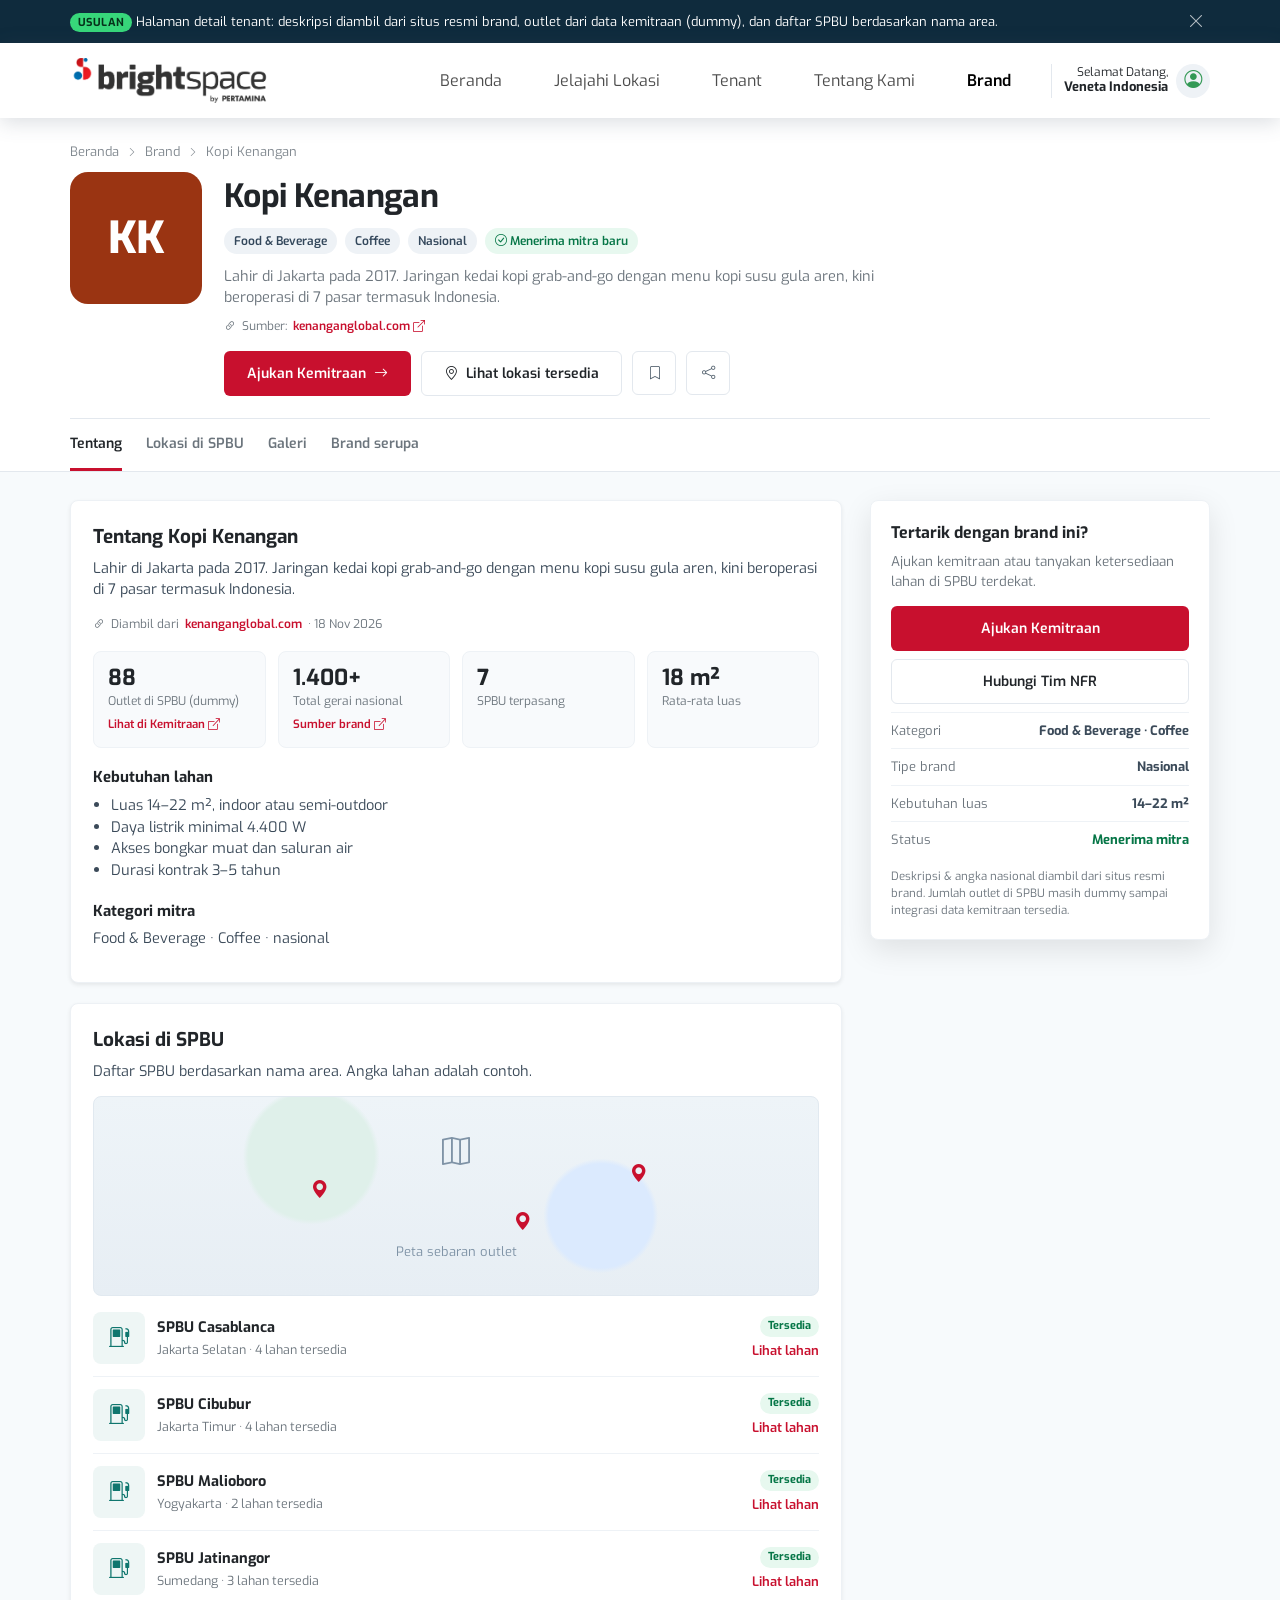
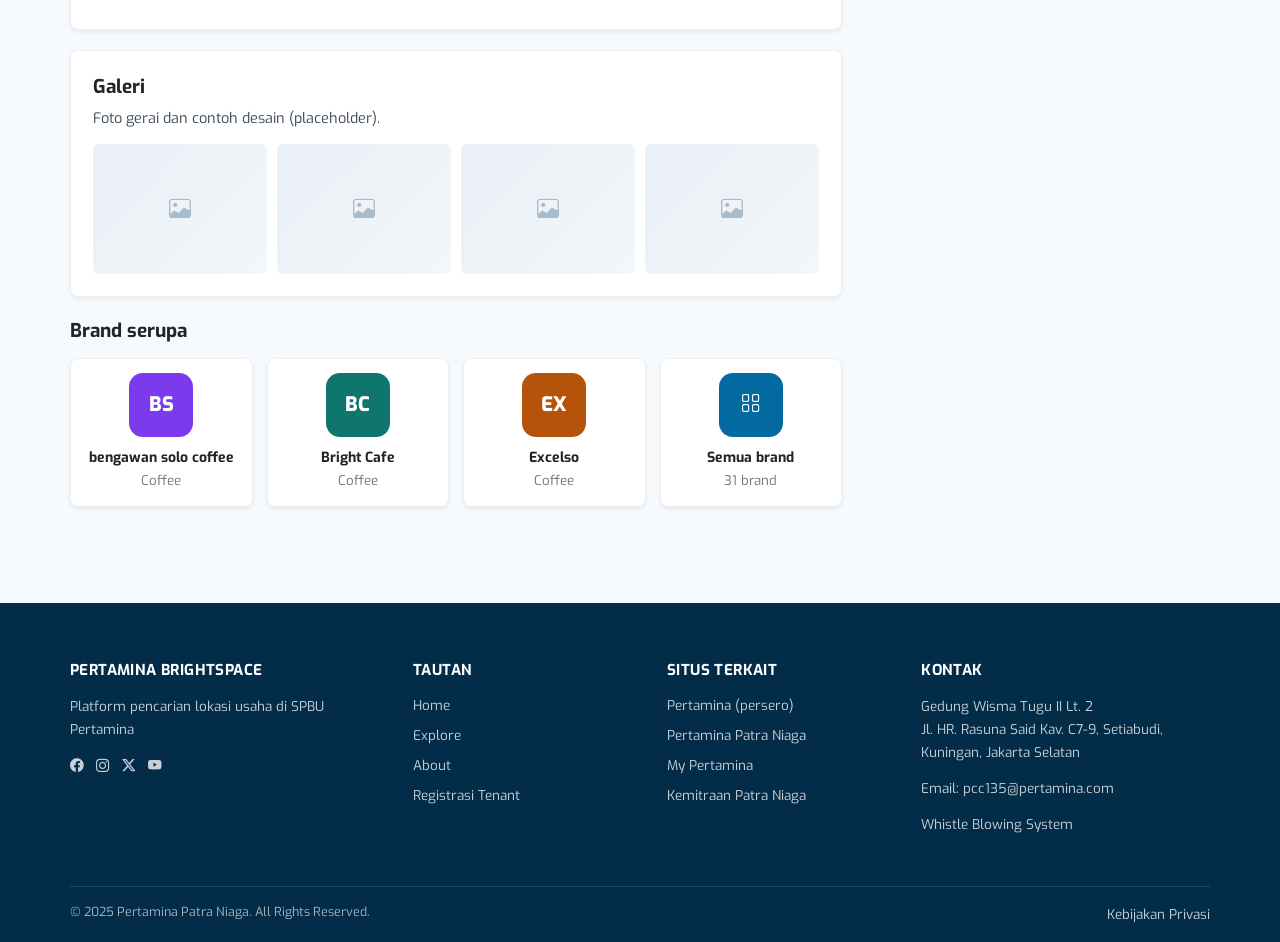
==== brand-detail.html @ 635271be "Mockup Brightspace NFR: beranda, list brand, detail tenant" ====
﻿<!DOCTYPE html>
<html lang="id">
<head>
<meta charset="utf-8">
<meta name="viewport" content="width=device-width, initial-scale=1">
<title>Detail Brand — Mockup Brightspace</title>
<link rel="icon" href="data:image/svg+xml,%3Csvg xmlns='http://www.w3.org/2000/svg' viewBox='0 0 64 64'%3E%3Crect width='64' height='64' rx='14' fill='%23c8102e'/%3E%3Ctext x='32' y='45' font-family='Arial' font-size='38' font-weight='bold' fill='white' text-anchor='middle'%3EB%3C/text%3E%3C/svg%3E">
<link rel="preconnect" href="https://fonts.googleapis.com">
<link rel="preconnect" href="https://fonts.gstatic.com" crossorigin>
<link href="https://fonts.googleapis.com/css2?family=Exo:wght@400;500;600;700;800&display=swap" rel="stylesheet">
<link rel="stylesheet" href="assets/bootstrap-icons.css">
<link rel="stylesheet" href="assets/app.css">
<style>
  body{padding-top:0}

  /* ---- banner halaman usulan ---- */
  .proposal-bar{background:#0f2b3d;color:#fff;font-size:13px;padding:10px 0}
  .proposal-bar .container{display:flex;align-items:center;gap:10px;justify-content:space-between;flex-wrap:wrap}
  .proposal-bar .tag{background:#37d67a;color:#06301a;font-weight:700;font-size:11px;padding:2px 8px;border-radius:999px;letter-spacing:.4px}
  .proposal-bar button{background:none;border:0;color:rgba(255,255,255,.7);cursor:pointer;font-size:16px}

  /* ---- header brand ---- */
  .brand-hero{background:#fff;border-bottom:1px solid var(--line);padding:24px 0 0}
  .brand-head{display:flex;gap:22px;align-items:flex-start;flex-wrap:wrap}
  .brand-logo-lg{width:132px;height:132px;border-radius:18px;display:grid;place-items:center;color:#fff;font-weight:800;font-size:44px;letter-spacing:-1px;flex:0 0 auto}
  .brand-meta{flex:1;min-width:260px}
  .brand-meta h1{margin:0 0 6px;font-size:32px;letter-spacing:-.6px}
  .chips{display:flex;gap:8px;flex-wrap:wrap;margin:8px 0 12px}
  .chip{font-size:12px;font-weight:600;padding:4px 10px;border-radius:999px;background:#eef2f6;color:#33475b}
  .chip.green{background:#e7f8ef;color:#067647}
  .chip.red{background:var(--brand-soft);color:#9f1239}
  .brand-meta p.lead{margin:0;color:var(--muted);font-size:14.5px;max-width:660px}
  .source-line{display:flex;align-items:center;gap:6px;font-size:12px;color:var(--muted);margin-top:8px;flex-wrap:wrap}
  .source-line a{color:var(--brand);font-weight:600}
  .brand-actions{display:flex;gap:10px;margin-top:16px;flex-wrap:wrap}
  .icon-btn{width:44px;height:44px;display:grid;place-items:center;border:1px solid var(--line);background:#fff;border-radius:6px;cursor:pointer;color:#52606d}
  .icon-btn:hover{background:#f6f8fa;color:var(--ink)}

  .brand-tabs{display:flex;gap:24px;margin-top:22px;border-top:1px solid var(--line);overflow-x:auto}
  .brand-tabs a{padding:14px 0;font-size:14px;font-weight:600;color:var(--muted);border-bottom:3px solid transparent;white-space:nowrap}
  .brand-tabs a[aria-current="true"]{color:var(--ink);border-bottom-color:var(--brand)}

  /* ---- layout ---- */
  .detail-wrap{display:grid;grid-template-columns:minmax(0,1fr) 340px;gap:28px;padding:28px 0 56px;align-items:start}
  .panel-card{background:#fff;border:1px solid #edf1f5;border-radius:8px;padding:22px;box-shadow:var(--shadow-sm);margin-bottom:20px}
  .panel-card h2{margin:0 0 6px;font-size:19px}
  .panel-card h3{margin:18px 0 6px;font-size:15px}
  .panel-card p{margin:0 0 10px;color:#3b4a59;font-size:14.5px}
  .panel-card ul{margin:6px 0 0;padding-left:18px;color:#3b4a59;font-size:14.5px}
  .desc-source{display:inline-flex;align-items:center;gap:6px;font-size:12px;color:var(--muted);margin-top:2px}
  .desc-source a{color:var(--brand);font-weight:600}
  .fallback-note{background:#fff8e6;border:1px solid #f5e0a3;color:#7a5b00;font-size:12.5px;padding:8px 10px;border-radius:6px;margin:8px 0 0}

  .stat-grid{display:grid;grid-template-columns:repeat(4,minmax(0,1fr));gap:12px;margin-top:16px}
  .stat{background:#f8fafc;border:1px solid #eef2f6;border-radius:8px;padding:14px;display:flex;flex-direction:column;gap:2px}
  .stat b{font-size:22px;line-height:1.1}
  .stat span{font-size:12px;color:var(--muted)}
  .stat a{font-size:11.5px;font-weight:600;color:var(--brand);margin-top:4px}
  .dummy{font-size:10.5px;color:#9aa7b3}

  /* ---- daftar SPBU ---- */
  .spbu{display:grid;grid-template-columns:52px 1fr auto;gap:12px;align-items:center;padding:12px 0;border-bottom:1px solid #eef2f6}
  .spbu:last-child{border-bottom:0}
  .spbu .pin{width:52px;height:52px;border-radius:8px;background:#eef6f5;display:grid;place-items:center;color:var(--green);font-size:20px}
  .spbu h4{margin:0 0 2px;font-size:14.5px}
  .spbu p{margin:0;font-size:12.5px;color:var(--muted)}
  .spbu .right{text-align:right;display:flex;flex-direction:column;align-items:flex-end;gap:4px}
  .spbu .right a{font-size:13px;font-weight:600;color:var(--brand);white-space:nowrap}
  .pill{font-size:11px;font-weight:700;padding:2px 8px;border-radius:999px;background:#e7f8ef;color:#067647}
  .pill.full{background:#f2f4f7;color:#475467}

  .map-ph{height:200px;border-radius:8px;background:
      radial-gradient(circle at 30% 30%, #dff0ea 0 12%, transparent 13%),
      radial-gradient(circle at 70% 60%, #dbeafe 0 10%, transparent 11%),
      linear-gradient(#eef4f8,#e7eef4);
    border:1px solid #e1e9f0;display:grid;place-items:center;color:#7f93a6;font-size:13px;margin:14px 0 4px;position:relative;overflow:hidden}
  .map-ph .pin-dot{position:absolute;color:var(--brand);font-size:18px}

  .gallery{display:grid;grid-template-columns:repeat(4,minmax(0,1fr));gap:10px;margin-top:14px}
  .gallery div{aspect-ratio:4/3;border-radius:6px;background:linear-gradient(135deg,#e8eff5,#f3f7fa);display:grid;place-items:center;color:#a9bccb}

  .side-card{background:#fff;border:1px solid #edf1f5;border-radius:8px;padding:20px;box-shadow:var(--shadow-card);position:sticky;top:96px}
  .side-card h3{margin:0 0 6px;font-size:16px}
  .side-card p{margin:0 0 14px;font-size:13.5px;color:var(--muted)}
  .side-card .btn{width:100%;margin-bottom:8px}
  .side-row{display:flex;justify-content:space-between;gap:10px;font-size:13px;padding:8px 0;border-top:1px solid #eef2f6;color:#3b4a59}
  .side-row span:first-child{color:var(--muted)}
  .side-note{font-size:11.5px;color:var(--muted);margin-top:10px;line-height:1.5}

  .related{display:grid;grid-template-columns:repeat(4,minmax(0,1fr));gap:14px}
  .related a{background:#fff;border:1px solid #edf1f5;border-radius:8px;padding:14px;text-align:center;box-shadow:var(--shadow-sm);transition:.15s}
  .related a:hover{transform:translateY(-2px);border-color:#cfdde8}
  .related .mono{width:64px;height:64px;border-radius:14px;margin:0 auto 10px;display:grid;place-items:center;color:#fff;font-weight:800;font-size:20px}
  .related b{display:block;font-size:14px}
  .related small{color:var(--muted)}

  @media (max-width:1000px){
    .detail-wrap{grid-template-columns:1fr}
    .side-card{position:static}
    .stat-grid{grid-template-columns:repeat(2,minmax(0,1fr))}
    .gallery,.related{grid-template-columns:repeat(2,minmax(0,1fr))}
  }
  @media (max-width:560px){
    .brand-logo-lg{width:96px;height:96px;font-size:32px}
    .brand-meta h1{font-size:26px}
    .stat-grid{grid-template-columns:1fr 1fr}
  }
</style>
</head>
<body>

<a class="skip-link" href="#main">Lewati ke konten</a>

<div class="proposal-bar" id="proposalBar">
  <div class="container">
    <div><span class="tag">USULAN</span> Halaman detail tenant: deskripsi diambil dari situs resmi brand, outlet dari data kemitraan (dummy), dan daftar SPBU berdasarkan nama area.</div>
    <button onclick="document.getElementById('proposalBar').remove()" aria-label="Tutup"><i class="bi bi-x-lg"></i></button>
  </div>
</div>

<nav class="navbar" id="navbar" style="position:sticky;top:0">
  <div class="container">
    <a class="brand-logo" href="home.html" aria-label="Brightspace — beranda">
      <img src="assets/BrightSpace.webp" alt="Brightspace"
           onerror="this.style.display='none';this.nextElementSibling.style.display='block'">
      <span class="fallback" style="display:none">brightspace<small>by PERTAMINA</small></span>
    </a>
    <button class="nav-toggle" aria-label="Buka menu" aria-expanded="false"
      onclick="document.getElementById('navbar').classList.toggle('open');this.setAttribute('aria-expanded',document.getElementById('navbar').classList.contains('open'))">
      <i class="bi bi-list"></i>
    </button>
    <ul class="nav-links">
      <li><a href="home.html">Beranda</a></li>
      <li><a href="#">Jelajahi Lokasi</a></li>
      <li><a href="#">Tenant</a></li>
      <li><a href="#">Tentang Kami</a></li>
      <li><a href="list-brand.html" aria-current="page">Brand</a></li>
    </ul>
    <div class="nav-account">
      <div class="who"><span>Selamat Datang,</span><b>Veneta Indonesia</b></div>
      <div class="avatar" aria-hidden="true"><i class="bi bi-person-circle"></i></div>
    </div>
  </div>
</nav>

<header class="brand-hero">
  <div class="container">
    <nav class="breadcrumb" aria-label="Breadcrumb" style="color:var(--muted)">
      <a href="home.html">Beranda</a> <i class="bi bi-chevron-right" style="font-size:10px"></i>
      <a href="list-brand.html">Brand</a> <i class="bi bi-chevron-right" style="font-size:10px"></i>
      <span id="crumbName">Brand</span>
    </nav>

    <div class="brand-head">
      <div class="brand-logo-lg" id="brandMono">–</div>
      <div class="brand-meta">
        <h1 id="brandName">Memuat…</h1>
        <div class="chips" id="brandChips"></div>
        <p class="lead" id="brandDesc">Memuat deskripsi…</p>
        <div class="source-line" id="sourceLine"></div>
        <div class="brand-actions">
          <a class="btn btn-brand" href="#">Ajukan Kemitraan <i class="bi bi-arrow-right"></i></a>
          <a class="btn btn-light" href="#lokasi"><i class="bi bi-geo-alt"></i> Lihat lokasi tersedia</a>
          <button class="icon-btn" aria-label="Simpan brand"><i class="bi bi-bookmark"></i></button>
          <button class="icon-btn" aria-label="Bagikan brand"><i class="bi bi-share"></i></button>
        </div>
      </div>
    </div>

    <div class="brand-tabs">
      <a href="#tentang" aria-current="true">Tentang</a>
      <a href="#lokasi">Lokasi di SPBU</a>
      <a href="#galeri">Galeri</a>
      <a href="#serupa">Brand serupa</a>
    </div>
  </div>
</header>

<main id="main" class="container">
  <div class="detail-wrap">

    <div>
      <section class="panel-card" id="tentang">
        <h2 id="aboutTitle">Tentang brand</h2>
        <p id="aboutDesc"></p>
        <div class="desc-source" id="aboutSource"></div>
        <div id="fallbackNote"></div>

        <div class="stat-grid">
          <div class="stat">
            <b id="statOutlets">–</b>
            <span>Outlet di SPBU <span class="dummy">(dummy)</span></span>
            <a href="https://kemitraan.patraniaga.com/" target="_blank" rel="noopener">Lihat di Kemitraan <i class="bi bi-box-arrow-up-right"></i></a>
          </div>
          <div class="stat">
            <b id="statTotal">–</b>
            <span>Total gerai nasional</span>
            <a href="#" id="statTotalSrc" target="_blank" rel="noopener" hidden>Sumber brand <i class="bi bi-box-arrow-up-right"></i></a>
          </div>
          <div class="stat"><b id="statSpbu">–</b><span>SPBU terpasang</span></div>
          <div class="stat"><b id="statSize">–</b><span>Rata-rata luas</span></div>
        </div>

        <h3>Kebutuhan lahan</h3>
        <ul id="needsList"></ul>

        <h3>Kategori mitra</h3>
        <p class="muted small" id="catLine"></p>
      </section>

      <section class="panel-card" id="lokasi">
        <h2>Lokasi di SPBU</h2>
        <p class="muted small">Daftar SPBU berdasarkan nama area. Angka lahan adalah contoh.</p>
        <div class="map-ph" role="img" aria-label="Peta sebaran outlet (ilustrasi)">
          <i class="bi bi-map" style="font-size:28px"></i> Peta sebaran outlet
          <i class="bi bi-geo-alt-fill pin-dot" style="left:30%;top:40%"></i>
          <i class="bi bi-geo-alt-fill pin-dot" style="left:58%;top:56%"></i>
          <i class="bi bi-geo-alt-fill pin-dot" style="left:74%;top:32%"></i>
        </div>
        <div id="spbuList"></div>
      </section>

      <section class="panel-card" id="galeri">
        <h2>Galeri</h2>
        <p class="muted small">Foto gerai dan contoh desain (placeholder).</p>
        <div class="gallery">
          <div><i class="bi bi-image" style="font-size:22px"></i></div>
          <div><i class="bi bi-image" style="font-size:22px"></i></div>
          <div><i class="bi bi-image" style="font-size:22px"></i></div>
          <div><i class="bi bi-image" style="font-size:22px"></i></div>
        </div>
      </section>

      <section id="serupa">
        <h2 style="font-size:19px;margin:0 0 12px">Brand serupa</h2>
        <div class="related" id="related"></div>
      </section>
    </div>

    <aside>
      <div class="side-card">
        <h3>Tertarik dengan brand ini?</h3>
        <p>Ajukan kemitraan atau tanyakan ketersediaan lahan di SPBU terdekat.</p>
        <a class="btn btn-brand" href="#">Ajukan Kemitraan</a>
        <a class="btn btn-light" href="#">Hubungi Tim NFR</a>
        <div class="side-row"><span>Kategori</span><b id="sideCat">–</b></div>
        <div class="side-row"><span>Tipe brand</span><b id="sideType">–</b></div>
        <div class="side-row"><span>Kebutuhan luas</span><b id="sideSize">–</b></div>
        <div class="side-row"><span>Status</span><b style="color:#067647">Menerima mitra</b></div>
        <div class="side-note">Deskripsi &amp; angka nasional diambil dari situs resmi brand. Jumlah outlet di SPBU masih dummy sampai integrasi data kemitraan tersedia.</div>
      </div>
    </aside>

  </div>
</main>

<footer class="footer">
  <div class="container">
    <div class="footer-grid">
      <div>
        <h4>Pertamina Brightspace</h4>
        <p>Platform pencarian lokasi usaha di SPBU Pertamina</p>
        <div class="social">
          <a href="#" aria-label="Facebook"><i class="bi bi-facebook"></i></a>
          <a href="#" aria-label="Instagram"><i class="bi bi-instagram"></i></a>
          <a href="#" aria-label="X"><i class="bi bi-twitter-x"></i></a>
          <a href="#" aria-label="YouTube"><i class="bi bi-youtube"></i></a>
        </div>
      </div>
      <div>
        <h4>Tautan</h4>
        <ul>
          <li><a href="home.html">Home</a></li>
          <li><a href="#">Explore</a></li>
          <li><a href="#">About</a></li>
          <li><a href="#">Registrasi Tenant</a></li>
        </ul>
      </div>
      <div>
        <h4>Situs Terkait</h4>
        <ul>
          <li><a href="#">Pertamina (persero)</a></li>
          <li><a href="#">Pertamina Patra Niaga</a></li>
          <li><a href="#">My Pertamina</a></li>
          <li><a href="#">Kemitraan Patra Niaga</a></li>
        </ul>
      </div>
      <div>
        <h4>Kontak</h4>
        <p>Gedung Wisma Tugu II Lt. 2<br>Jl. HR. Rasuna Said Kav. C7-9, Setiabudi, Kuningan, Jakarta Selatan</p>
        <p>Email: pcc135@pertamina.com</p>
        <p><a href="#">Whistle Blowing System</a></p>
      </div>
    </div>
    <div class="footer-bottom">
      <span>© 2025 Pertamina Patra Niaga. All Rights Reserved.</span>
      <a href="#">Kebijakan Privasi</a>
    </div>
  </div>
</footer>

<script src="assets/brands.js"></script>
<script>
/* ============================================================
   Halaman detail brand — dirender dari ?id= pada URL
   ============================================================ */
const params = new URLSearchParams(location.search);
const slugParam = params.get("id");
const brand = window.BRANDS.find(b => b.id === slugParam) || window.BRANDS.find(b => b.name === "Kopi Kenangan");

const el = id => document.getElementById(id);

/* ---------- header ---------- */
document.title = brand.name + " — Brightspace";
el("crumbName").textContent = brand.name;
el("brandName").textContent = brand.name;
el("brandMono").textContent = brandInitials(brand.name);
el("brandMono").style.background = brandColor(brand.name);

el("brandChips").innerHTML = [
  `<span class="chip">${brand.cat}</span>`,
  `<span class="chip">${brand.sub}</span>`,
  `<span class="chip">${brand.type}</span>`,
  `<span class="chip green"><i class="bi bi-check-circle"></i> Menerima mitra baru</span>`
].join("");

if (brand.desc) {
  el("brandDesc").textContent = brand.desc;
  el("sourceLine").innerHTML = brand.source
    ? `<i class="bi bi-link-45deg"></i> Sumber: <a href="${brand.source.url}" target="_blank" rel="noopener">${brand.source.label} <i class="bi bi-box-arrow-up-right"></i></a>`
    : `<i class="bi bi-info-circle"></i> Deskripsi internal Pertamina`;
} else {
  el("brandDesc").textContent = "Deskripsi singkat brand belum tersedia.";
  el("sourceLine").innerHTML = brand.web
    ? `<i class="bi bi-link-45deg"></i> Situs resmi: <a href="${brand.web.url}" target="_blank" rel="noopener">${brand.web.label} <i class="bi bi-box-arrow-up-right"></i></a>`
    : `<i class="bi bi-exclamation-circle"></i> Situs resmi belum terverifikasi`;
}

/* ---------- tentang ---------- */
el("aboutTitle").textContent = "Tentang " + brand.name;
el("aboutDesc").textContent = brand.desc || "Deskripsi resmi belum tersedia untuk brand ini.";
el("aboutSource").innerHTML = brand.desc && brand.source
  ? `<i class="bi bi-link-45deg"></i> Diambil dari <a href="${brand.source.url}" target="_blank" rel="noopener">${brand.source.label}</a> · 18 Nov 2026`
  : "";
el("fallbackNote").innerHTML = brand.desc ? "" : `<div class="fallback-note">
  <i class="bi bi-info-circle"></i> Deskripsi belum bisa diambil otomatis.
  ${brand.web ? `Lengkapi manual dari <a href="${brand.web.url}" target="_blank" rel="noopener">${brand.web.label}</a>.` : "Situs resmi brand belum terverifikasi."}
</div>`;

el("statOutlets").textContent = brand.outlets;
el("statTotal").textContent = brand.total ? brand.total.split(" ")[0] : "–";
el("statTotal").nextElementSibling.textContent = brand.total ? "Total gerai nasional" : "Total gerai (belum ada data)";
if (brand.total && brand.source) {
  const src = el("statTotalSrc");
  src.hidden = false; src.href = brand.source.url;
}
el("statSpbu").textContent = brand.spbuCount;
el("statSize").textContent = brand.avgSize + " m²";

el("needsList").innerHTML = [
  `Luas ${brand.avgSize - 4}–${brand.avgSize + 4} m², indoor atau semi-outdoor`,
  `Daya listrik minimal 4.400 W`,
  `Akses bongkar muat dan saluran air`,
  `Durasi kontrak 3–5 tahun`
].map(t => `<li>${t}</li>`).join("");
el("catLine").textContent = `${brand.cat} · ${brand.sub} · ${brand.type.toLowerCase()}`;

/* ---------- daftar SPBU (nama area, bukan nomor) ---------- */
el("spbuList").innerHTML = brand.spbu.map(s => {
  const full = s.status === "Penuh";
  return `<div class="spbu">
    <div class="pin"><i class="bi bi-fuel-pump"></i></div>
    <div>
      <h4>${s.name}</h4>
      <p>${s.city} · ${s.lahan} lahan tersedia</p>
    </div>
    <div class="right">
      <span class="pill ${full ? "full" : ""}">${s.status}</span>
      <a href="list-brand.html">Lihat lahan</a>
    </div>
  </div>`;
}).join("");

/* ---------- sidebar ---------- */
el("sideCat").textContent = brand.cat + " · " + brand.sub;
el("sideType").textContent = brand.type;
el("sideSize").textContent = (brand.avgSize - 4) + "–" + (brand.avgSize + 4) + " m²";

/* ---------- brand serupa ---------- */
const related = window.BRANDS
  .filter(b => b.sub === brand.sub && b.id !== brand.id)
  .slice(0, 3);

el("related").innerHTML = related.map(b => `
  <a href="brand-detail.html?id=${b.id}">
    <div class="mono" style="background:${brandColor(b.name)}">${brandInitials(b.name)}</div>
    <b>${b.name}</b><small>${b.sub}</small>
  </a>`).join("") + `
  <a href="list-brand.html">
    <div class="mono" style="background:#0369a1"><i class="bi bi-grid"></i></div>
    <b>Semua brand</b><small>${window.BRANDS.length} brand</small>
  </a>`;

/* ---------- tab anchor aktif ---------- */
document.querySelectorAll(".brand-tabs a").forEach(a => {
  a.addEventListener("click", () => {
    document.querySelectorAll(".brand-tabs a").forEach(x => x.removeAttribute("aria-current"));
    a.setAttribute("aria-current", "true");
  });
});
</script>
</body>
</html>
---- assets/app.css ----
/* ============================================================
   Brightspace Mockup — stylesheet bersama
   Dipakai oleh: home.html, brand-detail.html
   (list-brand.html sengaja standalone agar mudah diedit sendiri)
   ============================================================ */

:root{
  --bg:#f7fafc;
  --ink:#212529;
  --muted:#6c757d;
  --line:#e3e8ee;
  --white:#fff;
  --navy:#032c48;
  --brand:#c8102e;
  --brand-soft:#fdecef;
  --blue:#0d6efd;
  --green:#0f766e;
  --radius:6px;
  --shadow-sm:0 2px 4px rgba(0,0,0,.075);
  --shadow-card:0 10px 30px rgba(0,0,0,.10);
  --nav-h:75px;
  --font:"Exo",system-ui,-apple-system,"Segoe UI",Roboto,Arial,sans-serif;
}

*{box-sizing:border-box}
html{scroll-behavior:smooth}
body{margin:0;background:var(--bg);color:var(--ink);font-family:var(--font);font-size:16px;line-height:1.5;padding-top:var(--nav-h)}
img{max-width:100%;display:block}
a{color:inherit;text-decoration:none}
button{font-family:inherit}
.container{width:min(1140px,100% - 32px);margin-inline:auto}
.sr-only{position:absolute;width:1px;height:1px;padding:0;margin:-1px;overflow:hidden;clip:rect(0,0,0,0);white-space:nowrap;border:0}
.skip-link{position:absolute;left:-999px;top:0;background:#111;color:#fff;padding:8px 12px;z-index:3000}
.skip-link:focus{left:8px;top:8px}
:focus-visible{outline:3px solid rgba(200,16,46,.45);outline-offset:2px}
.muted{color:var(--muted)}
.small{font-size:13px}

/* ---------- NAVBAR ---------- */
.navbar{position:fixed;inset:0 0 auto 0;height:var(--nav-h);z-index:1040;background:#fff;
  box-shadow:0 4px 20px rgba(71,85,105,.20);display:flex;align-items:center}
.navbar .container{display:flex;align-items:center;gap:16px;height:55px}
.brand-logo{display:flex;align-items:center;min-width:180px}
.brand-logo img{width:200px;height:auto}
.brand-logo .fallback{font-weight:800;font-size:20px;letter-spacing:-.5px;color:#0b2a3a}
.brand-logo .fallback small{display:block;font-size:9px;letter-spacing:2px;color:var(--muted);font-weight:600}
.nav-links{display:flex;align-items:center;gap:4px;margin-left:auto;list-style:none;padding:0}
.nav-links a{display:block;padding:12px 24px;color:rgba(0,0,0,.7);font-size:16px;border-radius:4px}
.nav-links a:hover{color:#000;background:#f4f6f8}
.nav-links a[aria-current="page"]{color:#000;font-weight:600}
.nav-account{display:flex;align-items:center;gap:8px;padding-left:12px;border-left:1px solid var(--line)}
.nav-account .who{font-size:12px;line-height:1.15;text-align:right}
.nav-account .who b{display:block;font-size:13px}
.nav-account .avatar{width:34px;height:34px;border-radius:50%;background:#eef2f6;display:grid;place-items:center;color:#395;font-size:18px}
.nav-toggle{display:none;margin-left:auto;background:none;border:0;font-size:24px;padding:8px}

/* ---------- HERO ---------- */
.hero{position:relative;display:flex;align-items:center;background:#0b2a3a center/cover no-repeat;
  margin-top:calc(var(--nav-h) * -1);padding-top:var(--nav-h)}
.hero::before{content:"";position:absolute;inset:0;background:linear-gradient(90deg,rgba(3,44,72,.82),rgba(3,44,72,.45) 60%,rgba(3,44,72,.25))}
.hero .container{position:relative;color:#fff;padding:56px 0}
.hero h1{margin:0 0 8px;font-size:36px;font-weight:700;letter-spacing:-.5px}
.hero-half{min-height:335px}
.hero-home{min-height:560px;background-image:url("spbu.webp")}
.hero-home .container{padding-top:70px;padding-bottom:120px}
.hero-home h1{font-size:42px;line-height:1.15;max-width:760px}
.hero-home .sub{font-size:20px;font-weight:600;margin:0 0 10px;opacity:.95}
.hero-home p{max-width:520px;color:rgba(255,255,255,.85);margin:0 0 18px}
.hero-tag{display:inline-block;margin-top:22px;font-weight:700;letter-spacing:.5px;color:#8be9d4}
.breadcrumb{font-size:13px;opacity:.85;margin-bottom:10px;display:flex;gap:8px;align-items:center}
.breadcrumb a:hover{text-decoration:underline}

/* ---------- TOMBOL ---------- */
.btn{display:inline-flex;align-items:center;justify-content:center;gap:8px;border:1px solid transparent;border-radius:var(--radius);
  padding:11px 22px;font-size:14px;font-weight:600;cursor:pointer;transition:.15s;text-align:center}
.btn-dark{background:var(--ink);color:#fff}
.btn-dark:hover{background:#000}
.btn-brand{background:var(--brand);color:#fff}
.btn-brand:hover{filter:brightness(.92)}
.btn-light{background:#fff;color:var(--ink);border-color:var(--line)}
.btn-light:hover{background:#f4f7fa}
.btn-outline{background:transparent;border-color:#c9d4de;color:var(--ink)}
.btn-outline:hover{background:#fff}
.btn-sm{padding:8px 14px;font-size:13px}

/* ---------- SECTION ---------- */
.section{padding:34px 0}
.section-head{display:flex;align-items:end;justify-content:space-between;gap:16px;margin-bottom:16px}
.section-head h2{margin:0;font-size:22px;letter-spacing:-.3px}
.section-head p{margin:4px 0 0;color:var(--muted);font-size:14px}
.section-head a{font-size:14px;font-weight:600;color:var(--brand)}
.section-head a:hover{text-decoration:underline}

/* ---------- KARTU LAHAN ---------- */
.grid-lahan{display:grid;grid-template-columns:repeat(4,minmax(0,1fr));gap:18px}
.lahan-card{background:#fff;border:1px solid #edf1f5;border-radius:var(--radius);overflow:hidden;box-shadow:var(--shadow-sm);
  display:flex;flex-direction:column;transition:.18s}
.lahan-card:hover{transform:translateY(-3px);box-shadow:0 12px 24px rgba(15,43,61,.12)}
.lahan-media{height:140px;background:linear-gradient(135deg,#dbe7f0,#eef4f8);position:relative;display:grid;place-items:center;color:#9fb3c4;font-size:30px}
.badge{position:absolute;top:10px;left:10px;font-size:11px;font-weight:700;padding:3px 8px;border-radius:999px;background:#e7f8ef;color:#067647}
.badge.used{background:#f2f4f7;color:#475467}
.lahan-body{padding:12px 14px 14px;display:flex;flex-direction:column;gap:4px;flex:1}
.lahan-code{font-size:12px;color:var(--muted);letter-spacing:.3px}
.lahan-title{font-size:14px;font-weight:600;line-height:1.35;margin:0;min-height:38px}
.lahan-price{margin-top:auto;padding-top:10px;font-size:12px;color:var(--muted)}
.lahan-price b{display:block;font-size:15px;color:var(--ink)}
.lahan-actions{display:flex;justify-content:space-between;align-items:center;margin-top:10px}
.lahan-actions a{font-size:13px;font-weight:600;color:var(--brand)}

/* ---------- KOTA ---------- */
.city-grid{display:grid;grid-template-columns:repeat(4,minmax(0,1fr));gap:12px}
.city{display:flex;align-items:center;justify-content:space-between;gap:8px;background:#fff;border:1px solid #edf1f5;
  border-radius:var(--radius);padding:12px 14px;font-size:14px;box-shadow:var(--shadow-sm);transition:.15s}
.city:hover{border-color:#c9d9e4;transform:translateY(-2px)}
.city span{color:var(--muted);font-size:12px}

/* ---------- MITRA ---------- */
.tenant-strip{display:flex;flex-wrap:wrap;gap:10px;margin-top:14px}
.tenant-chip{background:#fff;border:1px solid #edf1f5;border-radius:999px;padding:8px 14px;font-size:13px;font-weight:600;color:#33475b}

/* ---------- PROMO ---------- */
.promo-grid{display:grid;grid-template-columns:repeat(3,minmax(0,1fr));gap:18px}
.promo{background:#fff;border:1px solid #edf1f5;border-radius:var(--radius);overflow:hidden;box-shadow:var(--shadow-sm)}
.promo-cover{height:150px;background:linear-gradient(135deg,#0f766e,#0b2a3a);display:grid;place-items:center;color:#fff;font-weight:800;letter-spacing:1px}
.promo-body{padding:14px}
.promo-body h3{margin:0 0 6px;font-size:15px;line-height:1.35}
.promo-body .date{font-size:12px;color:var(--muted)}
.promo-body a{display:inline-block;margin-top:10px;font-size:13px;font-weight:600;color:var(--brand)}

/* ---------- CTA STRIP ---------- */
.cta-strip{background:linear-gradient(120deg,#032c48,#0b4f6c);color:#fff;border-radius:10px;padding:28px;display:flex;align-items:center;justify-content:space-between;gap:20px;flex-wrap:wrap}
.cta-strip h2{margin:0 0 4px;font-size:22px}
.cta-strip p{margin:0;color:rgba(255,255,255,.8);font-size:14px}

/* ---------- FOOTER ---------- */
.footer{background:var(--navy);color:#fff;padding:56px 0 0;margin-top:40px}
.footer-grid{display:grid;grid-template-columns:1.4fr 1fr 1fr 1.3fr;gap:32px}
.footer h4{margin:0 0 12px;font-size:15px;letter-spacing:.4px;text-transform:uppercase}
.footer p,.footer a{font-size:13.5px;color:rgba(255,255,255,.78);line-height:1.7}
.footer a:hover{color:#fff}
.footer ul{list-style:none;padding:0;margin:0;display:grid;gap:6px}
.social{display:flex;gap:12px;margin-top:14px;font-size:18px}
.footer-bottom{margin-top:36px;border-top:1px solid rgba(255,255,255,.14);padding:16px 0;display:flex;justify-content:space-between;gap:12px;flex-wrap:wrap;font-size:12.5px;color:rgba(255,255,255,.65)}

/* ---------- RESPONSIF ---------- */
@media (max-width:1100px){
  .grid-lahan{grid-template-columns:repeat(3,minmax(0,1fr))}
  .city-grid{grid-template-columns:repeat(3,minmax(0,1fr))}
  .nav-links a{padding:12px 14px}
}
@media (max-width:900px){
  .grid-lahan{grid-template-columns:repeat(2,minmax(0,1fr))}
  .city-grid{grid-template-columns:repeat(2,minmax(0,1fr))}
  .promo-grid{grid-template-columns:1fr 1fr}
  .footer-grid{grid-template-columns:1fr 1fr}
  .nav-links{display:none}
  .nav-toggle{display:block}
  .nav-account{border:0;padding:0}
  .navbar.open .nav-links{display:flex;position:absolute;top:var(--nav-h);left:0;right:0;flex-direction:column;align-items:stretch;
    background:#fff;padding:8px;box-shadow:0 20px 30px rgba(0,0,0,.12)}
  .navbar.open .nav-links a{padding:12px}
  .hero-home{min-height:460px}
  .hero-home h1{font-size:32px}
  .hero-home .container{padding-top:40px;padding-bottom:100px}
}
@media (max-width:560px){
  .grid-lahan,.city-grid,.promo-grid{grid-template-columns:1fr}
  .footer-grid{grid-template-columns:1fr}
  .hero-home h1{font-size:26px}
}
@media print{.navbar{display:none}body{padding-top:0}}
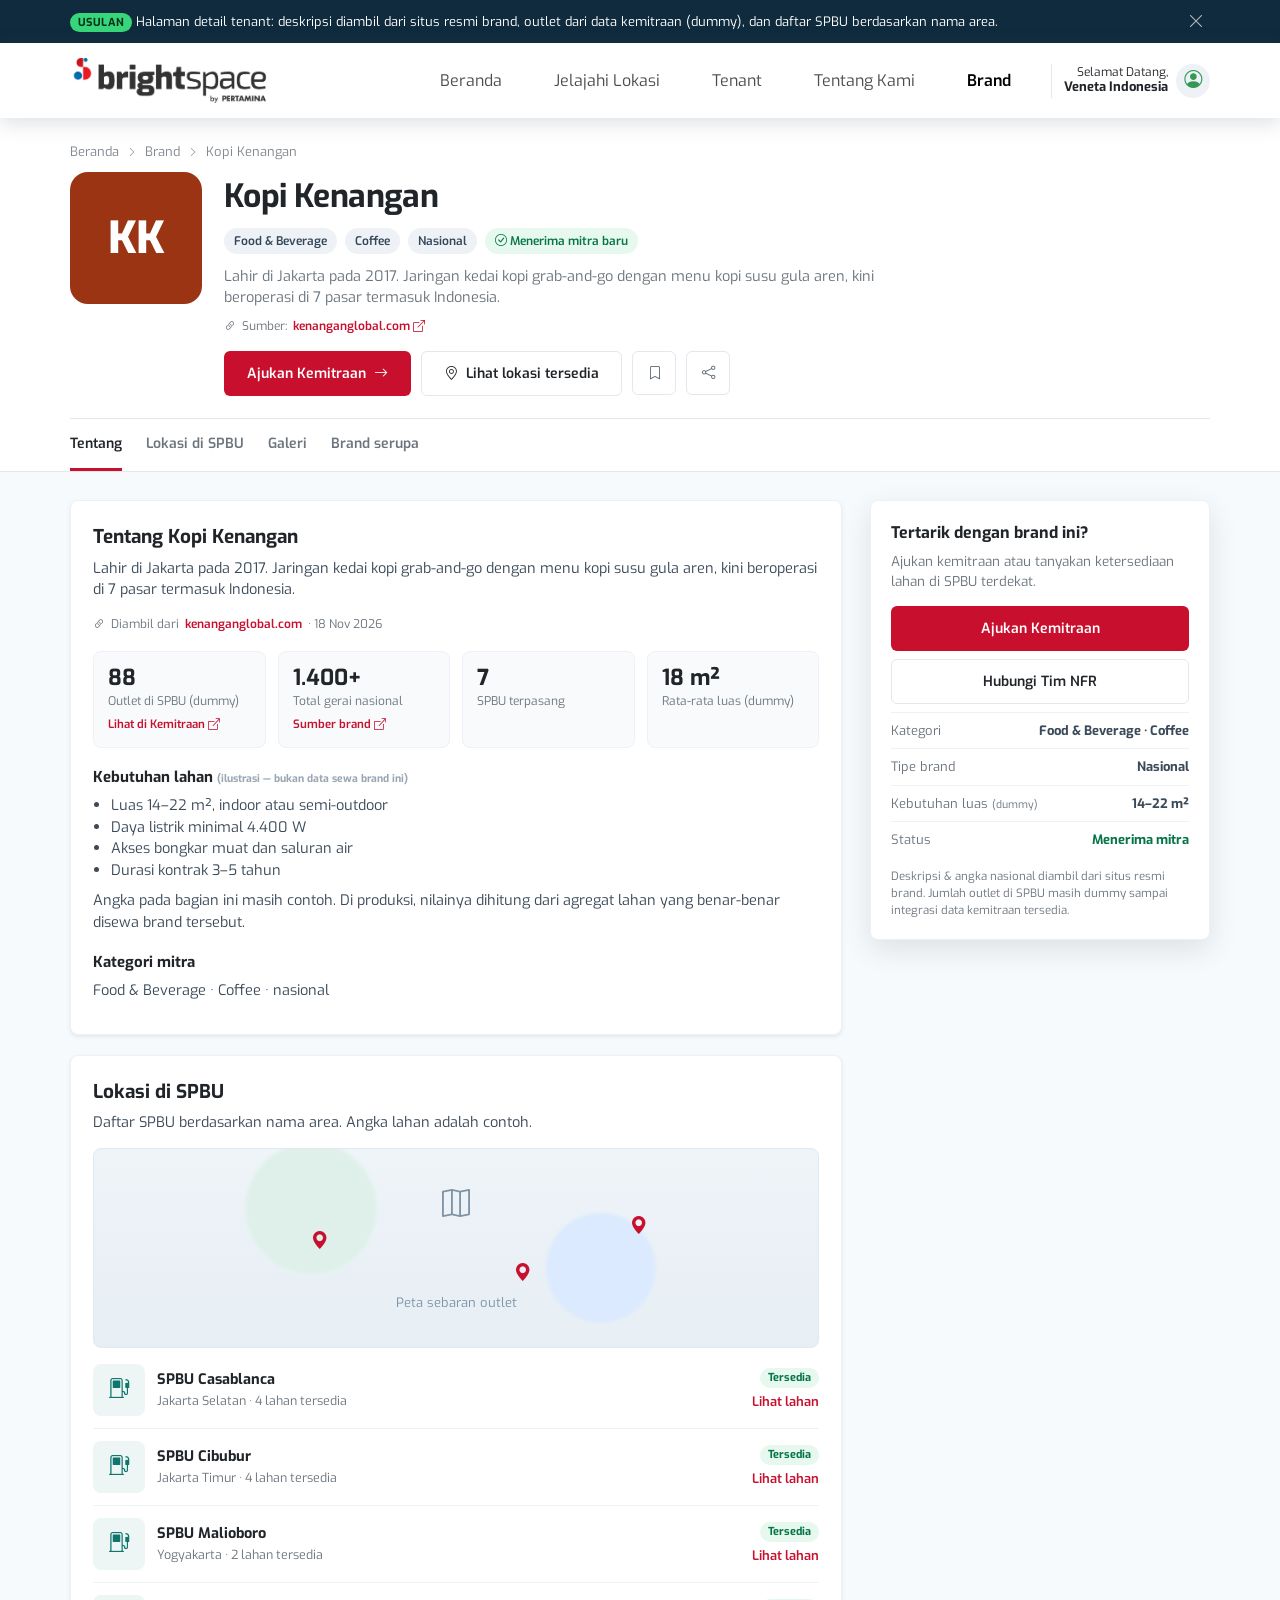
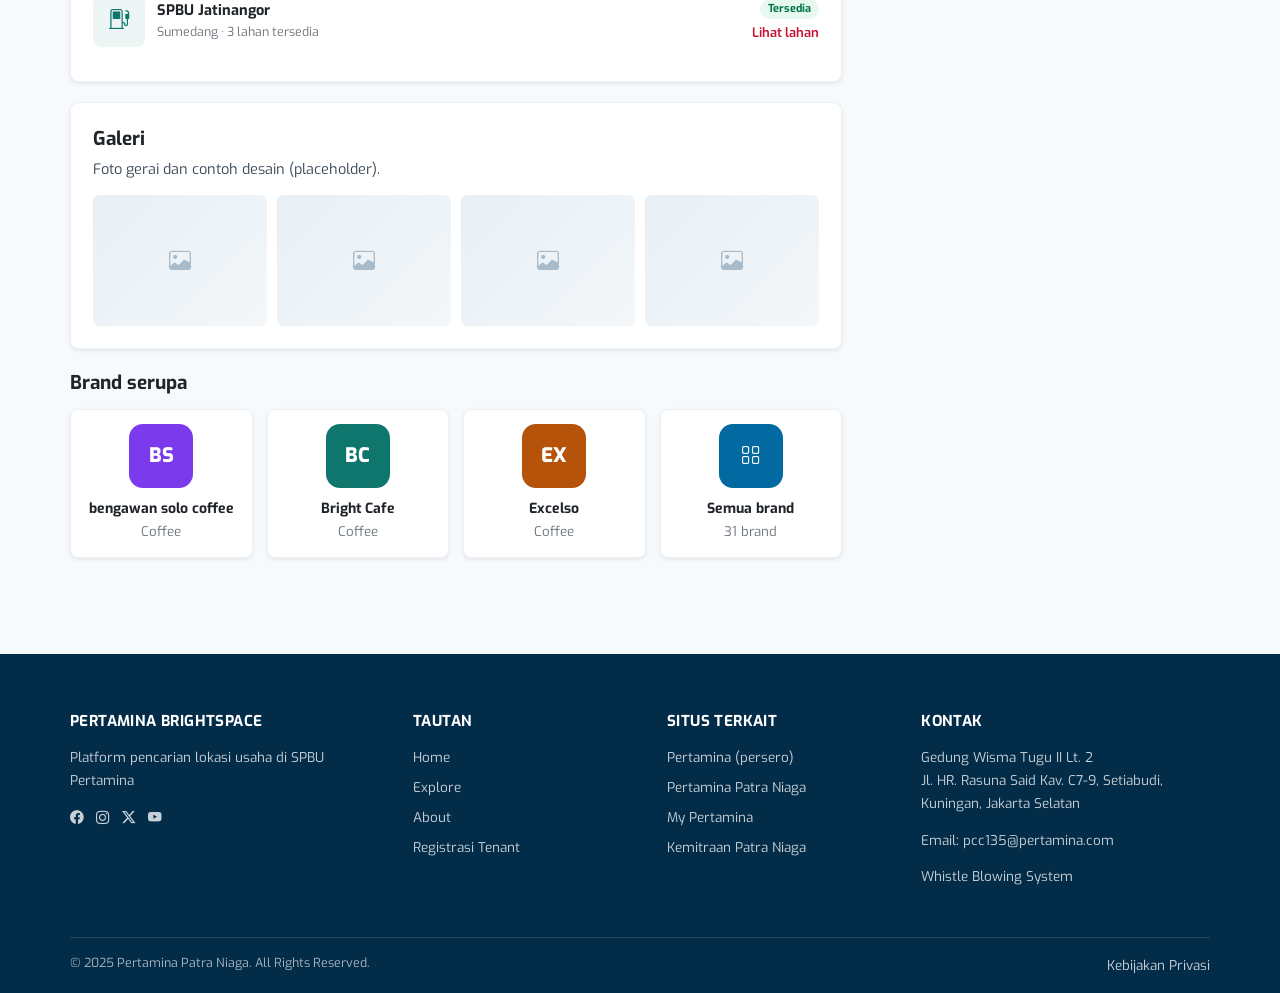
==== commit fa899994: "Update mockup 2026-11-19 09:58" ====
--- a/brand-detail.html
+++ b/brand-detail.html
@@ -198,11 +198,14 @@
             <a href="#" id="statTotalSrc" target="_blank" rel="noopener" hidden>Sumber brand <i class="bi bi-box-arrow-up-right"></i></a>
           </div>
           <div class="stat"><b id="statSpbu">–</b><span>SPBU terpasang</span></div>
-          <div class="stat"><b id="statSize">–</b><span>Rata-rata luas</span></div>
+          <div class="stat"><b id="statSize">–</b><span>Rata-rata luas <span class="dummy">(dummy)</span></span></div>
         </div>
 
-        <h3>Kebutuhan lahan</h3>
+        <h3>Kebutuhan lahan <span class="dummy">(ilustrasi — bukan data sewa brand ini)</span></h3>
         <ul id="needsList"></ul>
+        <p class="small muted" style="margin-top:8px">
+          Angka pada bagian ini masih contoh. Di produksi, nilainya dihitung dari agregat lahan yang benar-benar disewa brand tersebut.
+        </p>
 
         <h3>Kategori mitra</h3>
         <p class="muted small" id="catLine"></p>
@@ -245,7 +248,7 @@
         <a class="btn btn-light" href="#">Hubungi Tim NFR</a>
         <div class="side-row"><span>Kategori</span><b id="sideCat">–</b></div>
         <div class="side-row"><span>Tipe brand</span><b id="sideType">–</b></div>
-        <div class="side-row"><span>Kebutuhan luas</span><b id="sideSize">–</b></div>
+        <div class="side-row"><span>Kebutuhan luas <span class="dummy">(dummy)</span></span><b id="sideSize">–</b></div>
         <div class="side-row"><span>Status</span><b style="color:#067647">Menerima mitra</b></div>
         <div class="side-note">Deskripsi &amp; angka nasional diambil dari situs resmi brand. Jumlah outlet di SPBU masih dummy sampai integrasi data kemitraan tersedia.</div>
       </div>
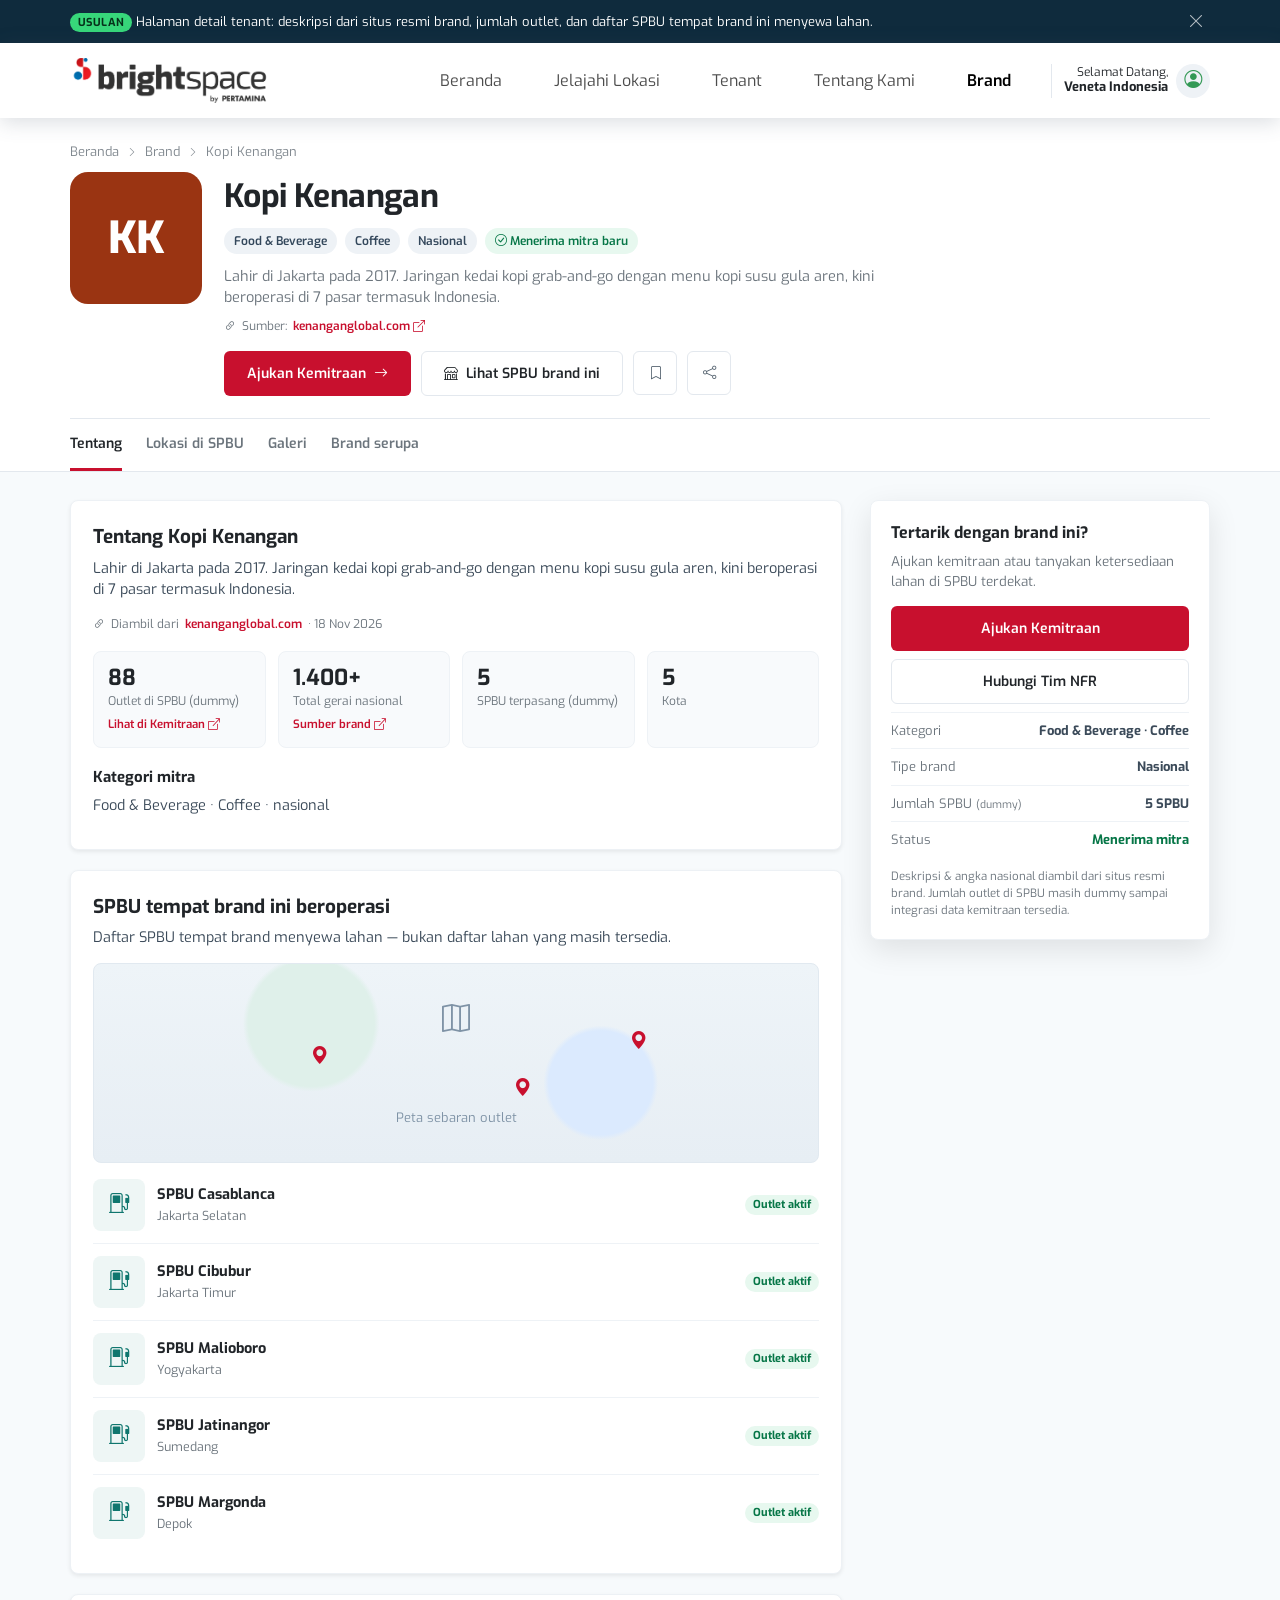
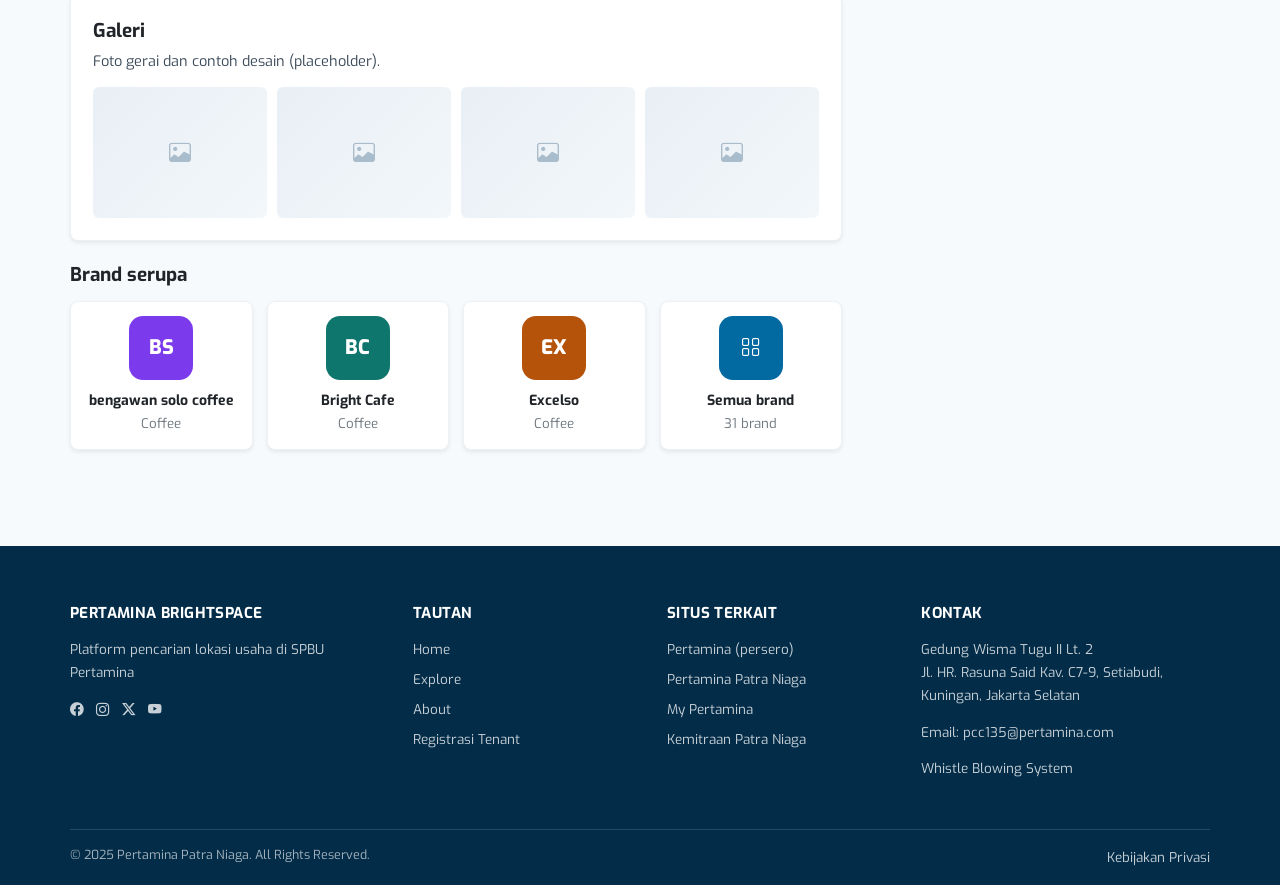
==== commit cb235e47: "Update mockup 2026-11-19 10:08" ====
--- a/brand-detail.html
+++ b/brand-detail.html
@@ -113,7 +113,7 @@
 
 <div class="proposal-bar" id="proposalBar">
   <div class="container">
-    <div><span class="tag">USULAN</span> Halaman detail tenant: deskripsi diambil dari situs resmi brand, outlet dari data kemitraan (dummy), dan daftar SPBU berdasarkan nama area.</div>
+    <div><span class="tag">USULAN</span> Halaman detail tenant: deskripsi dari situs resmi brand, jumlah outlet, dan daftar SPBU tempat brand ini menyewa lahan.</div>
     <button onclick="document.getElementById('proposalBar').remove()" aria-label="Tutup"><i class="bi bi-x-lg"></i></button>
   </div>
 </div>
@@ -160,7 +160,7 @@
         <div class="source-line" id="sourceLine"></div>
         <div class="brand-actions">
           <a class="btn btn-brand" href="#">Ajukan Kemitraan <i class="bi bi-arrow-right"></i></a>
-          <a class="btn btn-light" href="#lokasi"><i class="bi bi-geo-alt"></i> Lihat lokasi tersedia</a>
+          <a class="btn btn-light" href="#lokasi"><i class="bi bi-shop"></i> Lihat SPBU brand ini</a>
           <button class="icon-btn" aria-label="Simpan brand"><i class="bi bi-bookmark"></i></button>
           <button class="icon-btn" aria-label="Bagikan brand"><i class="bi bi-share"></i></button>
         </div>
@@ -197,23 +197,17 @@
             <span>Total gerai nasional</span>
             <a href="#" id="statTotalSrc" target="_blank" rel="noopener" hidden>Sumber brand <i class="bi bi-box-arrow-up-right"></i></a>
           </div>
-          <div class="stat"><b id="statSpbu">–</b><span>SPBU terpasang</span></div>
-          <div class="stat"><b id="statSize">–</b><span>Rata-rata luas <span class="dummy">(dummy)</span></span></div>
+          <div class="stat"><b id="statSpbu">–</b><span>SPBU terpasang <span class="dummy">(dummy)</span></span></div>
+          <div class="stat"><b id="statCities">–</b><span>Kota</span></div>
         </div>
-
-        <h3>Kebutuhan lahan <span class="dummy">(ilustrasi — bukan data sewa brand ini)</span></h3>
-        <ul id="needsList"></ul>
-        <p class="small muted" style="margin-top:8px">
-          Angka pada bagian ini masih contoh. Di produksi, nilainya dihitung dari agregat lahan yang benar-benar disewa brand tersebut.
-        </p>
 
         <h3>Kategori mitra</h3>
         <p class="muted small" id="catLine"></p>
       </section>
 
       <section class="panel-card" id="lokasi">
-        <h2>Lokasi di SPBU</h2>
-        <p class="muted small">Daftar SPBU berdasarkan nama area. Angka lahan adalah contoh.</p>
+        <h2>SPBU tempat brand ini beroperasi</h2>
+        <p class="muted small">Daftar SPBU tempat brand menyewa lahan — bukan daftar lahan yang masih tersedia.</p>
         <div class="map-ph" role="img" aria-label="Peta sebaran outlet (ilustrasi)">
           <i class="bi bi-map" style="font-size:28px"></i> Peta sebaran outlet
           <i class="bi bi-geo-alt-fill pin-dot" style="left:30%;top:40%"></i>
@@ -248,7 +242,7 @@
         <a class="btn btn-light" href="#">Hubungi Tim NFR</a>
         <div class="side-row"><span>Kategori</span><b id="sideCat">–</b></div>
         <div class="side-row"><span>Tipe brand</span><b id="sideType">–</b></div>
-        <div class="side-row"><span>Kebutuhan luas <span class="dummy">(dummy)</span></span><b id="sideSize">–</b></div>
+        <div class="side-row"><span>Jumlah SPBU <span class="dummy">(dummy)</span></span><b id="sideSpbu">–</b></div>
         <div class="side-row"><span>Status</span><b style="color:#067647">Menerima mitra</b></div>
         <div class="side-note">Deskripsi &amp; angka nasional diambil dari situs resmi brand. Jumlah outlet di SPBU masih dummy sampai integrasi data kemitraan tersedia.</div>
       </div>
@@ -358,36 +352,27 @@
   src.hidden = false; src.href = brand.source.url;
 }
 el("statSpbu").textContent = brand.spbuCount;
-el("statSize").textContent = brand.avgSize + " m²";
-
-el("needsList").innerHTML = [
-  `Luas ${brand.avgSize - 4}–${brand.avgSize + 4} m², indoor atau semi-outdoor`,
-  `Daya listrik minimal 4.400 W`,
-  `Akses bongkar muat dan saluran air`,
-  `Durasi kontrak 3–5 tahun`
-].map(t => `<li>${t}</li>`).join("");
+
+el("statCities").textContent = new Set(brand.spbu.map(s => s.city)).size;
 el("catLine").textContent = `${brand.cat} · ${brand.sub} · ${brand.type.toLowerCase()}`;
 
 /* ---------- daftar SPBU (nama area, bukan nomor) ---------- */
-el("spbuList").innerHTML = brand.spbu.map(s => {
-  const full = s.status === "Penuh";
-  return `<div class="spbu">
+el("spbuList").innerHTML = brand.spbu.map(s => `
+  <div class="spbu">
     <div class="pin"><i class="bi bi-fuel-pump"></i></div>
     <div>
       <h4>${s.name}</h4>
-      <p>${s.city} · ${s.lahan} lahan tersedia</p>
+      <p>${s.city}</p>
     </div>
     <div class="right">
-      <span class="pill ${full ? "full" : ""}">${s.status}</span>
-      <a href="list-brand.html">Lihat lahan</a>
-    </div>
-  </div>`;
-}).join("");
+      <span class="pill">Outlet aktif</span>
+    </div>
+  </div>`).join("");
 
 /* ---------- sidebar ---------- */
 el("sideCat").textContent = brand.cat + " · " + brand.sub;
 el("sideType").textContent = brand.type;
-el("sideSize").textContent = (brand.avgSize - 4) + "–" + (brand.avgSize + 4) + " m²";
+el("sideSpbu").textContent = brand.spbuCount + " SPBU";
 
 /* ---------- brand serupa ---------- */
 const related = window.BRANDS
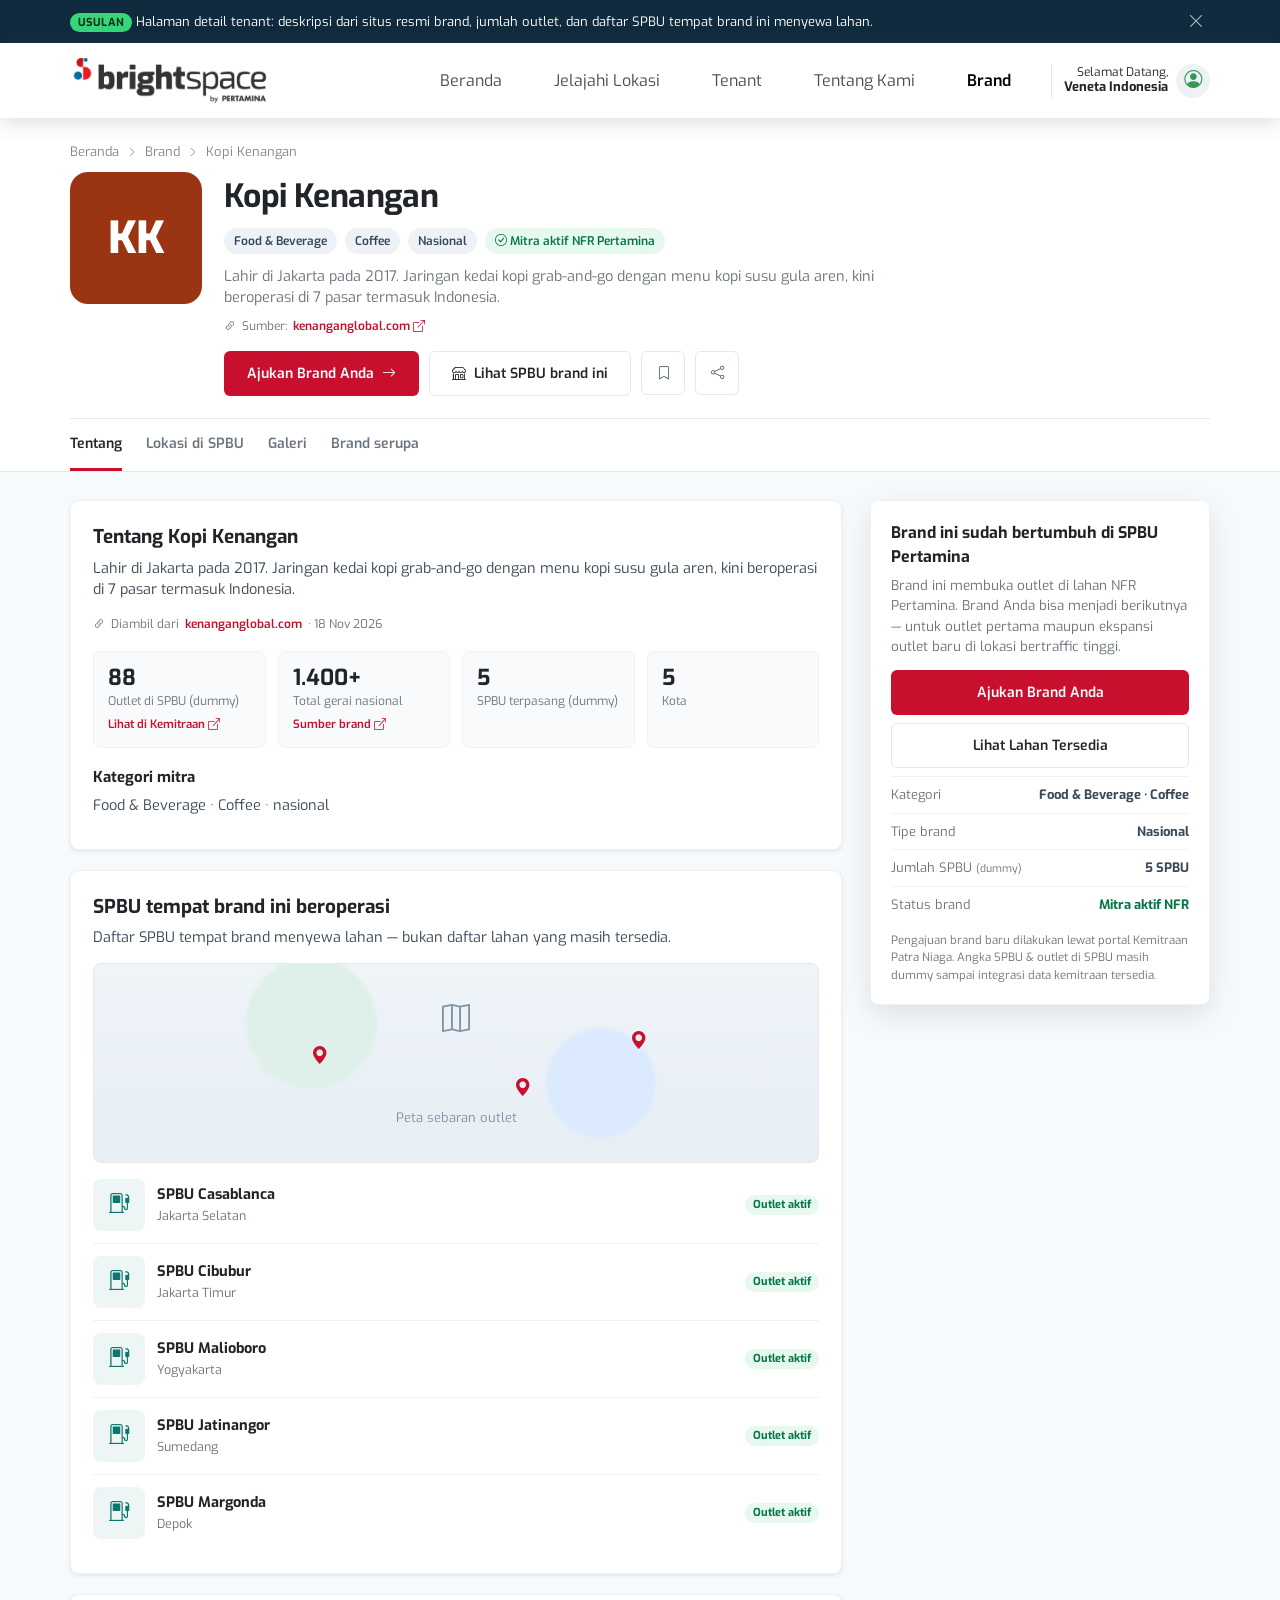
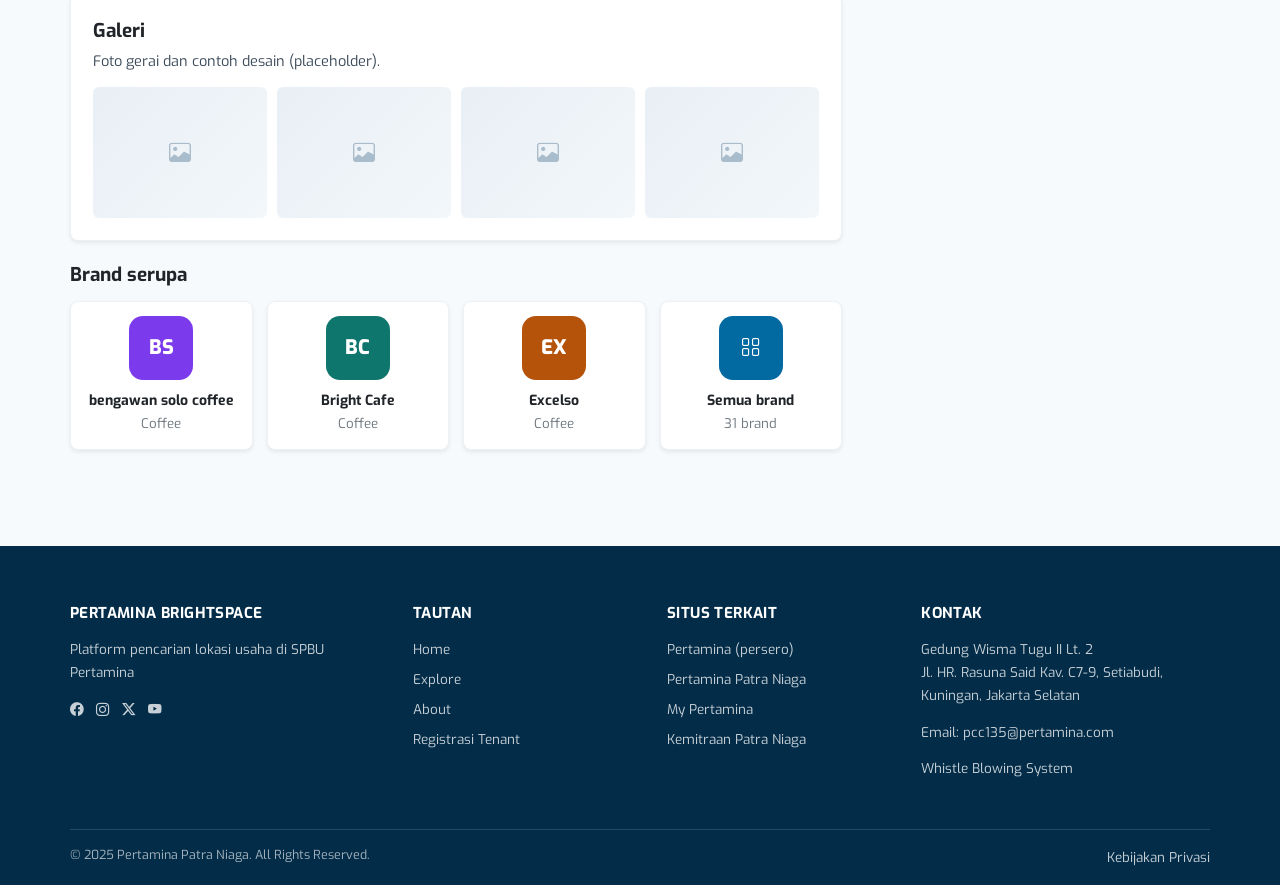
==== commit 9677f079: "Update mockup 2026-11-19 10:49" ====
--- a/brand-detail.html
+++ b/brand-detail.html
@@ -159,7 +159,7 @@
         <p class="lead" id="brandDesc">Memuat deskripsi…</p>
         <div class="source-line" id="sourceLine"></div>
         <div class="brand-actions">
-          <a class="btn btn-brand" href="#">Ajukan Kemitraan <i class="bi bi-arrow-right"></i></a>
+          <a class="btn btn-brand" href="https://kemitraan.patraniaga.com/register/tenant?Service=qboqd57QyIwZhAuOHF-ZbYXu3QfM9pmEyd-0adBmMVlXCcTkwJOKodIr-BCRx1Eo" target="_blank" rel="noopener">Ajukan Brand Anda <i class="bi bi-arrow-right"></i></a>
           <a class="btn btn-light" href="#lokasi"><i class="bi bi-shop"></i> Lihat SPBU brand ini</a>
           <button class="icon-btn" aria-label="Simpan brand"><i class="bi bi-bookmark"></i></button>
           <button class="icon-btn" aria-label="Bagikan brand"><i class="bi bi-share"></i></button>
@@ -236,15 +236,15 @@
 
     <aside>
       <div class="side-card">
-        <h3>Tertarik dengan brand ini?</h3>
-        <p>Ajukan kemitraan atau tanyakan ketersediaan lahan di SPBU terdekat.</p>
-        <a class="btn btn-brand" href="#">Ajukan Kemitraan</a>
-        <a class="btn btn-light" href="#">Hubungi Tim NFR</a>
+        <h3>Brand ini sudah bertumbuh di SPBU Pertamina</h3>
+        <p>Brand ini membuka outlet di lahan NFR Pertamina. Brand Anda bisa menjadi berikutnya — untuk outlet pertama maupun ekspansi outlet baru di lokasi bertraffic tinggi.</p>
+        <a class="btn btn-brand" href="https://kemitraan.patraniaga.com/register/tenant?Service=qboqd57QyIwZhAuOHF-ZbYXu3QfM9pmEyd-0adBmMVlXCcTkwJOKodIr-BCRx1Eo" target="_blank" rel="noopener">Ajukan Brand Anda</a>
+        <a class="btn btn-light" href="home.html">Lihat Lahan Tersedia</a>
         <div class="side-row"><span>Kategori</span><b id="sideCat">–</b></div>
         <div class="side-row"><span>Tipe brand</span><b id="sideType">–</b></div>
         <div class="side-row"><span>Jumlah SPBU <span class="dummy">(dummy)</span></span><b id="sideSpbu">–</b></div>
-        <div class="side-row"><span>Status</span><b style="color:#067647">Menerima mitra</b></div>
-        <div class="side-note">Deskripsi &amp; angka nasional diambil dari situs resmi brand. Jumlah outlet di SPBU masih dummy sampai integrasi data kemitraan tersedia.</div>
+        <div class="side-row"><span>Status brand</span><b style="color:#067647">Mitra aktif NFR</b></div>
+        <div class="side-note">Pengajuan brand baru dilakukan lewat portal Kemitraan Patra Niaga. Angka SPBU &amp; outlet di SPBU masih dummy sampai integrasi data kemitraan tersedia.</div>
       </div>
     </aside>
 
@@ -318,7 +318,7 @@
   `<span class="chip">${brand.cat}</span>`,
   `<span class="chip">${brand.sub}</span>`,
   `<span class="chip">${brand.type}</span>`,
-  `<span class="chip green"><i class="bi bi-check-circle"></i> Menerima mitra baru</span>`
+  `<span class="chip green"><i class="bi bi-check-circle"></i> Mitra aktif NFR Pertamina</span>`
 ].join("");
 
 if (brand.desc) {
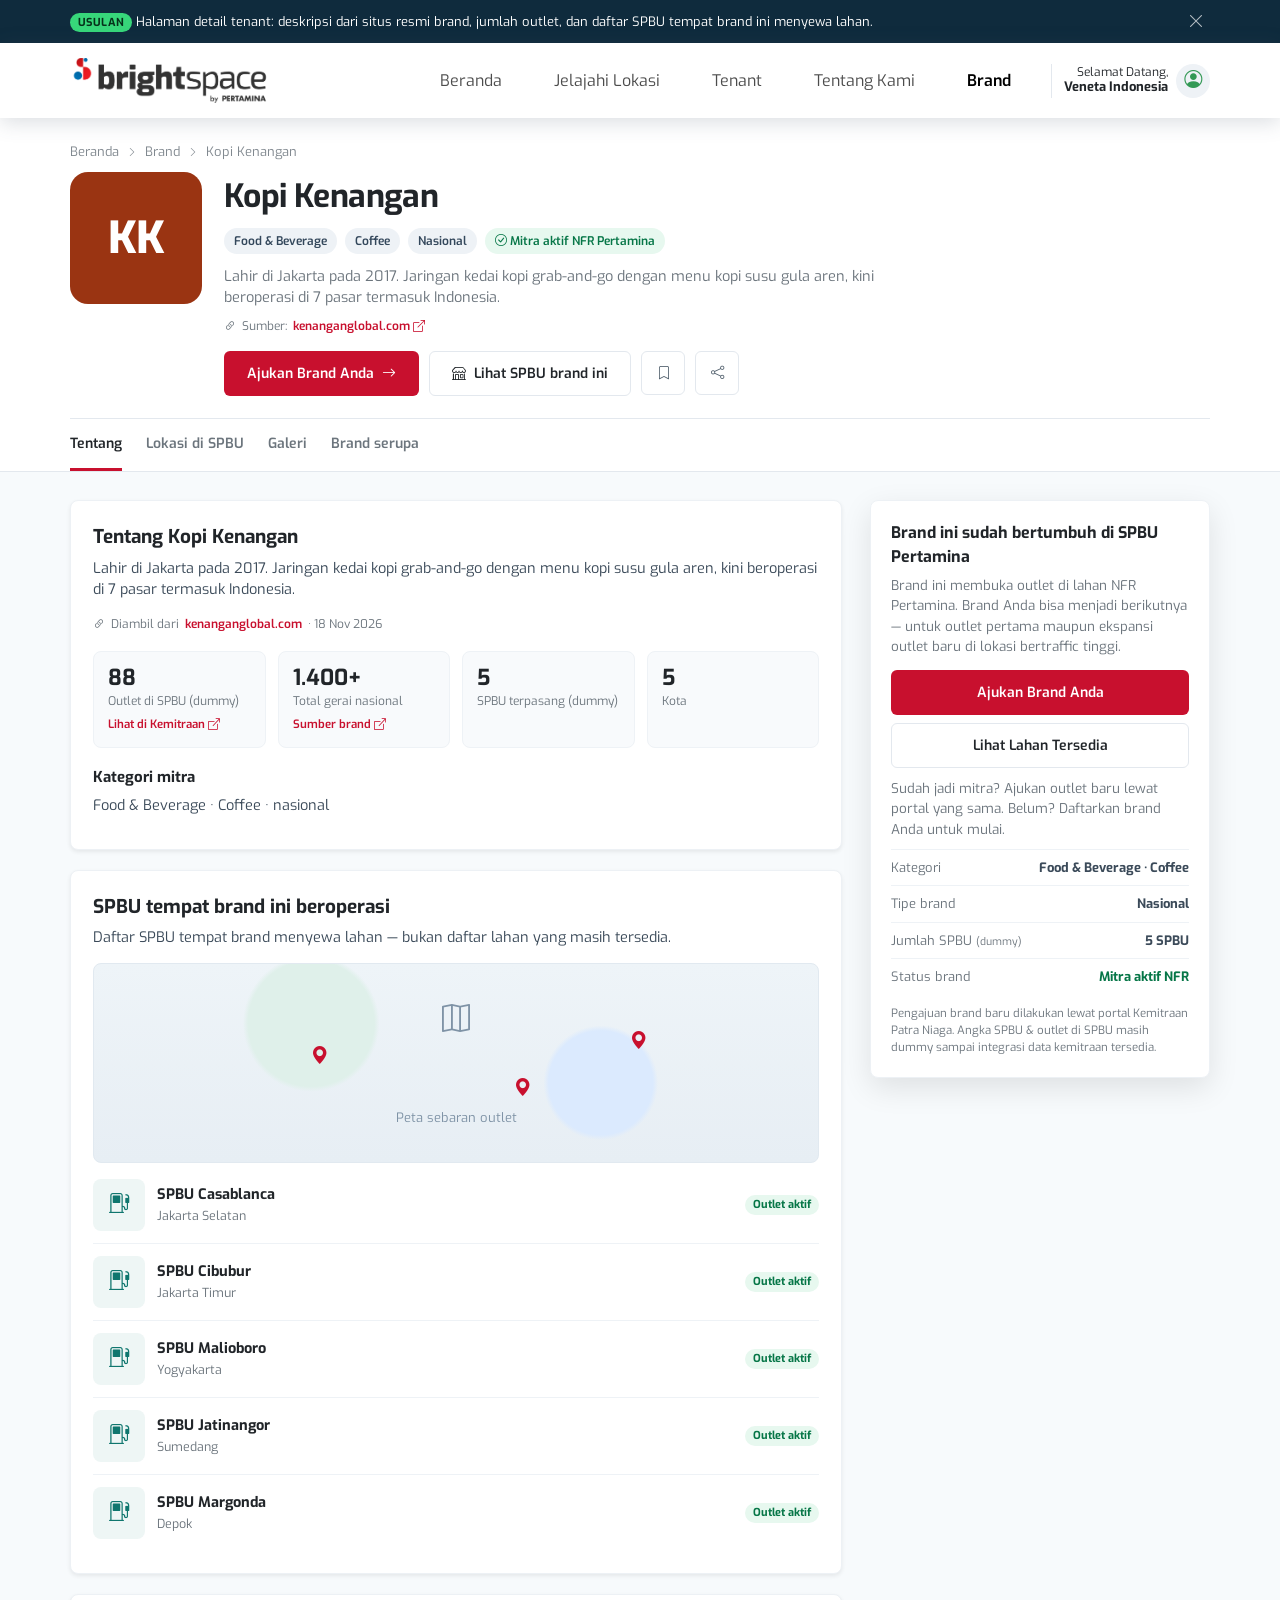
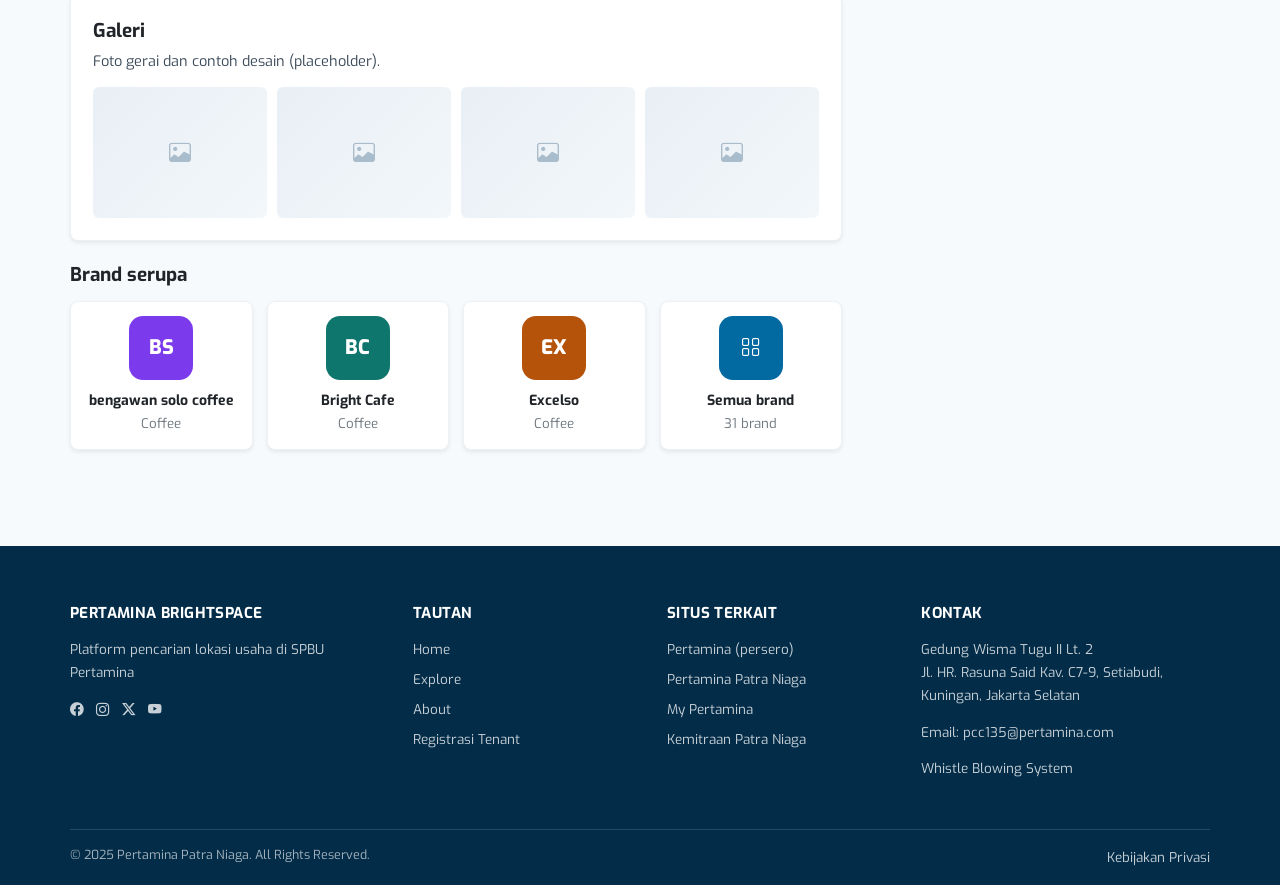
==== commit 25acfc05: "Update mockup 2026-11-19 10:51" ====
--- a/brand-detail.html
+++ b/brand-detail.html
@@ -240,6 +240,7 @@
         <p>Brand ini membuka outlet di lahan NFR Pertamina. Brand Anda bisa menjadi berikutnya — untuk outlet pertama maupun ekspansi outlet baru di lokasi bertraffic tinggi.</p>
         <a class="btn btn-brand" href="https://kemitraan.patraniaga.com/register/tenant?Service=qboqd57QyIwZhAuOHF-ZbYXu3QfM9pmEyd-0adBmMVlXCcTkwJOKodIr-BCRx1Eo" target="_blank" rel="noopener">Ajukan Brand Anda</a>
         <a class="btn btn-light" href="home.html">Lihat Lahan Tersedia</a>
+        <p class="small muted" style="margin:2px 0 10px">Sudah jadi mitra? Ajukan outlet baru lewat portal yang sama. Belum? Daftarkan brand Anda untuk mulai.</p>
         <div class="side-row"><span>Kategori</span><b id="sideCat">–</b></div>
         <div class="side-row"><span>Tipe brand</span><b id="sideType">–</b></div>
         <div class="side-row"><span>Jumlah SPBU <span class="dummy">(dummy)</span></span><b id="sideSpbu">–</b></div>
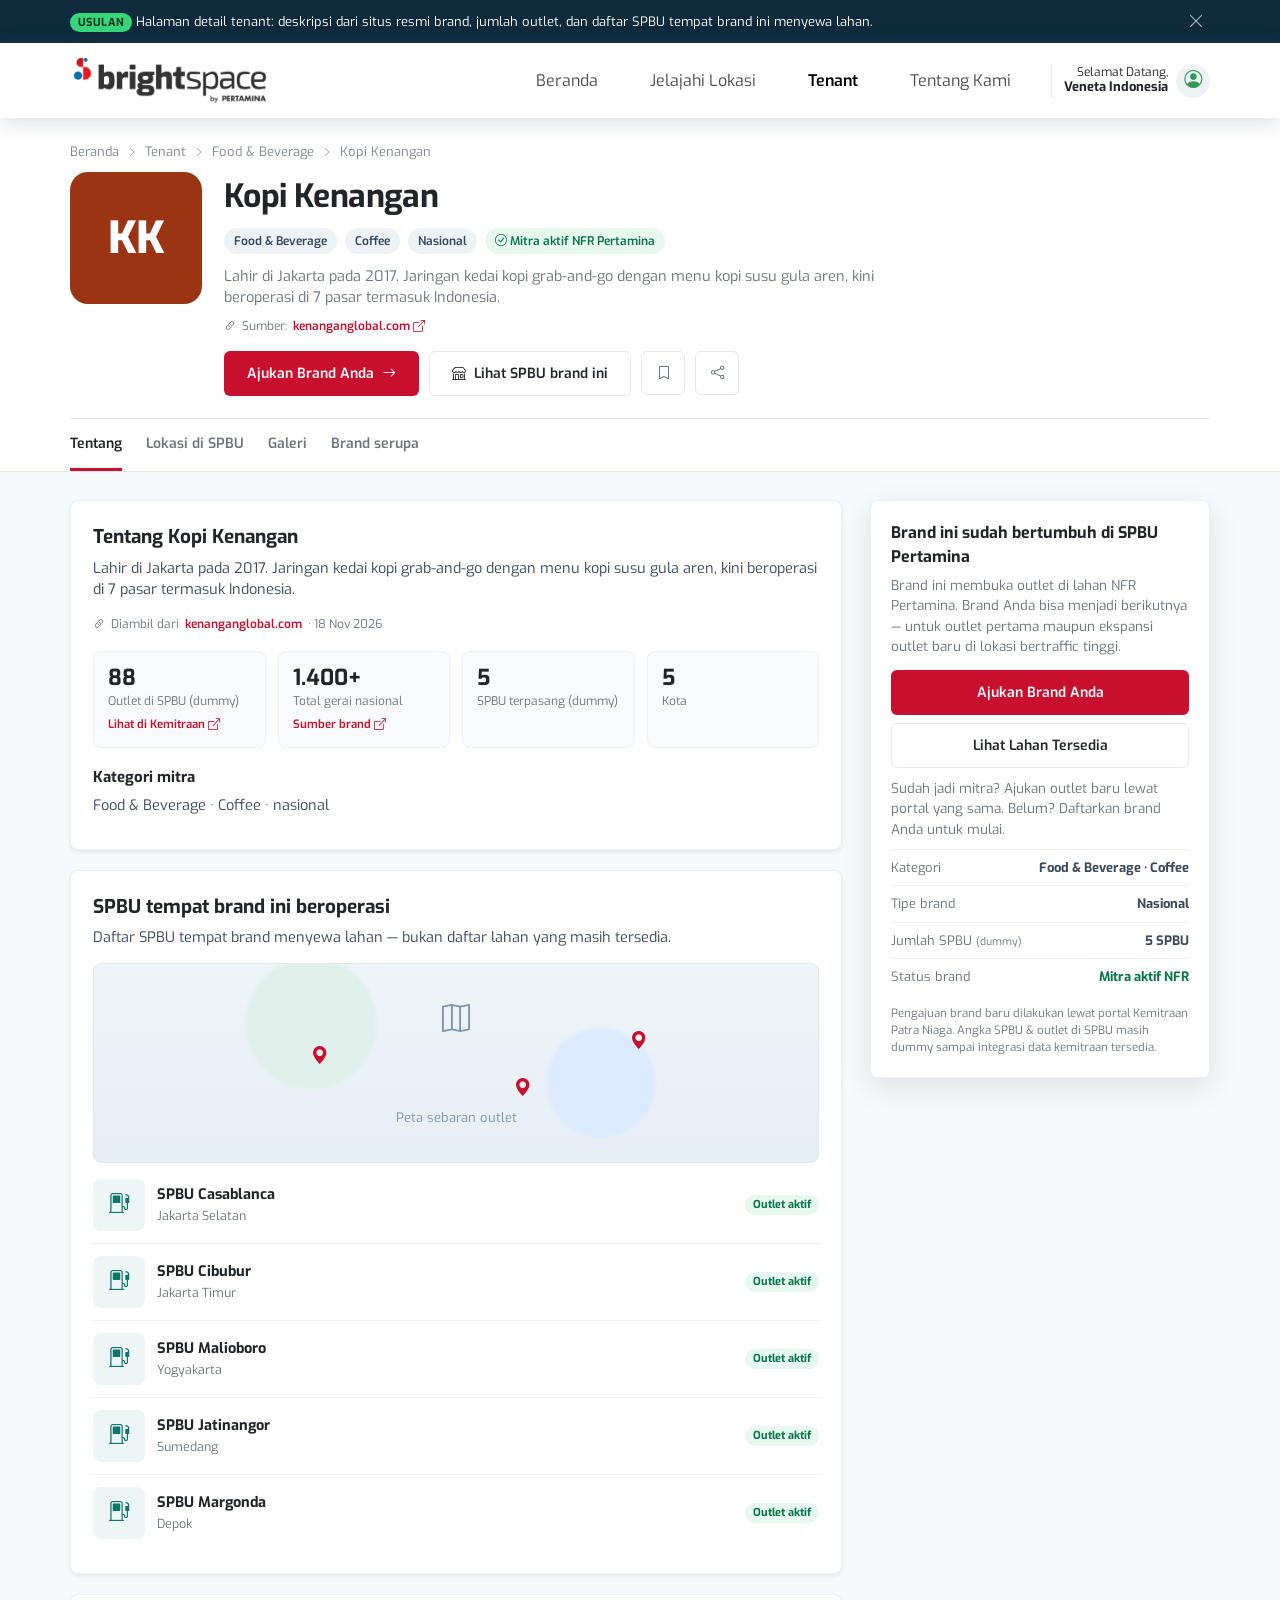
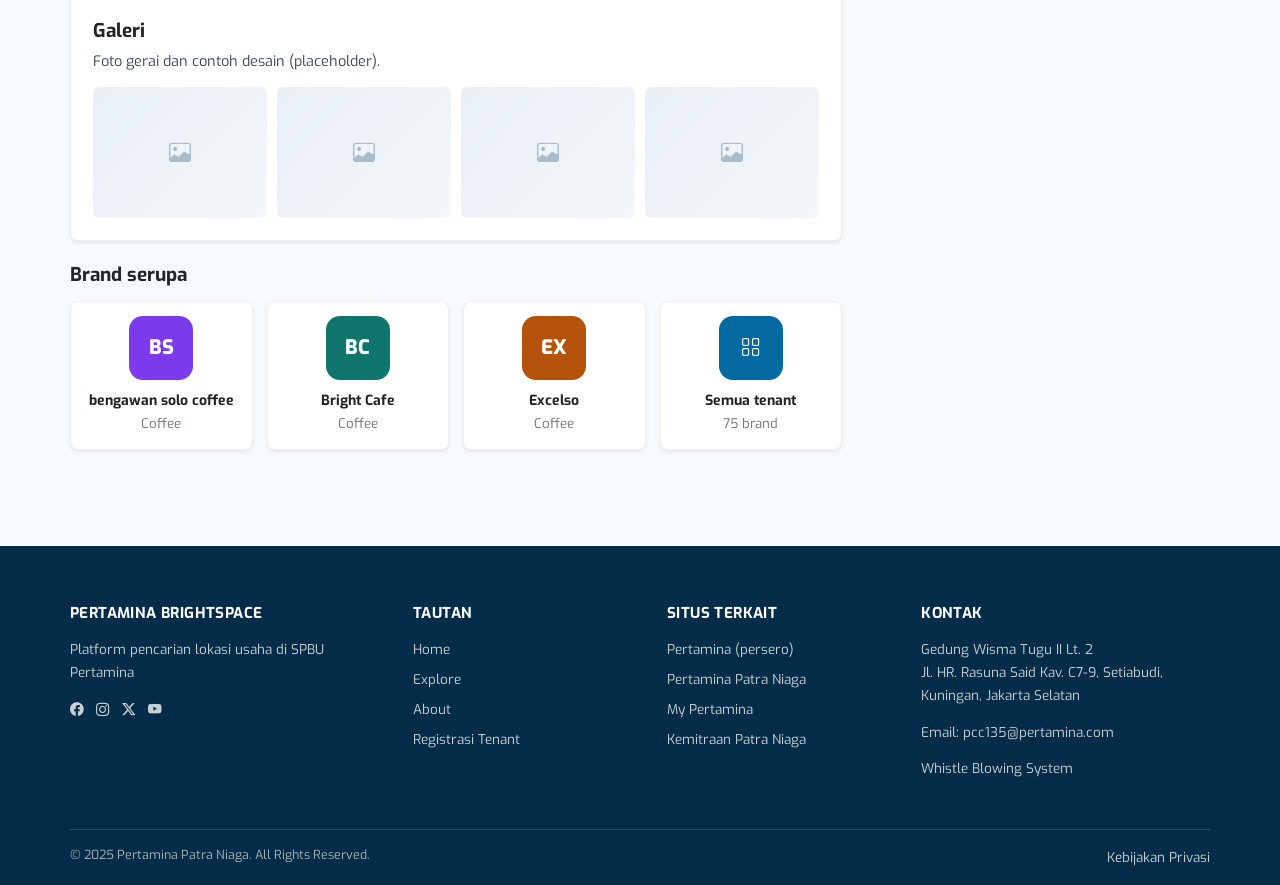
==== commit a927792e: "Update mockup 2026-11-20 10:30" ====
--- a/brand-detail.html
+++ b/brand-detail.html
@@ -132,9 +132,8 @@
     <ul class="nav-links">
       <li><a href="home.html">Beranda</a></li>
       <li><a href="#">Jelajahi Lokasi</a></li>
-      <li><a href="#">Tenant</a></li>
+      <li><a href="mitra.html" aria-current="page">Tenant</a></li>
       <li><a href="#">Tentang Kami</a></li>
-      <li><a href="list-brand.html" aria-current="page">Brand</a></li>
     </ul>
     <div class="nav-account">
       <div class="who"><span>Selamat Datang,</span><b>Veneta Indonesia</b></div>
@@ -147,7 +146,8 @@
   <div class="container">
     <nav class="breadcrumb" aria-label="Breadcrumb" style="color:var(--muted)">
       <a href="home.html">Beranda</a> <i class="bi bi-chevron-right" style="font-size:10px"></i>
-      <a href="list-brand.html">Brand</a> <i class="bi bi-chevron-right" style="font-size:10px"></i>
+      <a href="mitra.html">Tenant</a> <i class="bi bi-chevron-right" style="font-size:10px"></i>
+      <a href="#" id="crumbCat">Kategori</a> <i class="bi bi-chevron-right" style="font-size:10px"></i>
       <span id="crumbName">Brand</span>
     </nav>
 
@@ -311,6 +311,15 @@
 /* ---------- header ---------- */
 document.title = brand.name + " — Brightspace";
 el("crumbName").textContent = brand.name;
+
+/* breadcrumb: Tenant → kategori → brand (kategori menaut balik ke daftar) */
+const CA_BY_CAT = {
+  "Food & Beverage": 1, "Convenience Store (C-Store)": 2, "Auto Care": 3,
+  "Advertising": 5, "Activation": 6, "Financial Service": 8, "Office": 9,
+  "Fasilitas EBT": 13, "Produk Pertamina": 65, "UMKM": 66, "Other Service": 10
+};
+el("crumbCat").textContent = brand.cat;
+el("crumbCat").href = CA_BY_CAT[brand.cat] ? `list-brand.html?ca=${CA_BY_CAT[brand.cat]}` : "list-brand.html";
 el("brandName").textContent = brand.name;
 el("brandMono").textContent = brandInitials(brand.name);
 el("brandMono").style.background = brandColor(brand.name);
@@ -387,7 +396,7 @@
   </a>`).join("") + `
   <a href="list-brand.html">
     <div class="mono" style="background:#0369a1"><i class="bi bi-grid"></i></div>
-    <b>Semua brand</b><small>${window.BRANDS.length} brand</small>
+    <b>Semua tenant</b><small>${window.BRANDS.length} brand</small>
   </a>`;
 
 /* ---------- tab anchor aktif ---------- */
